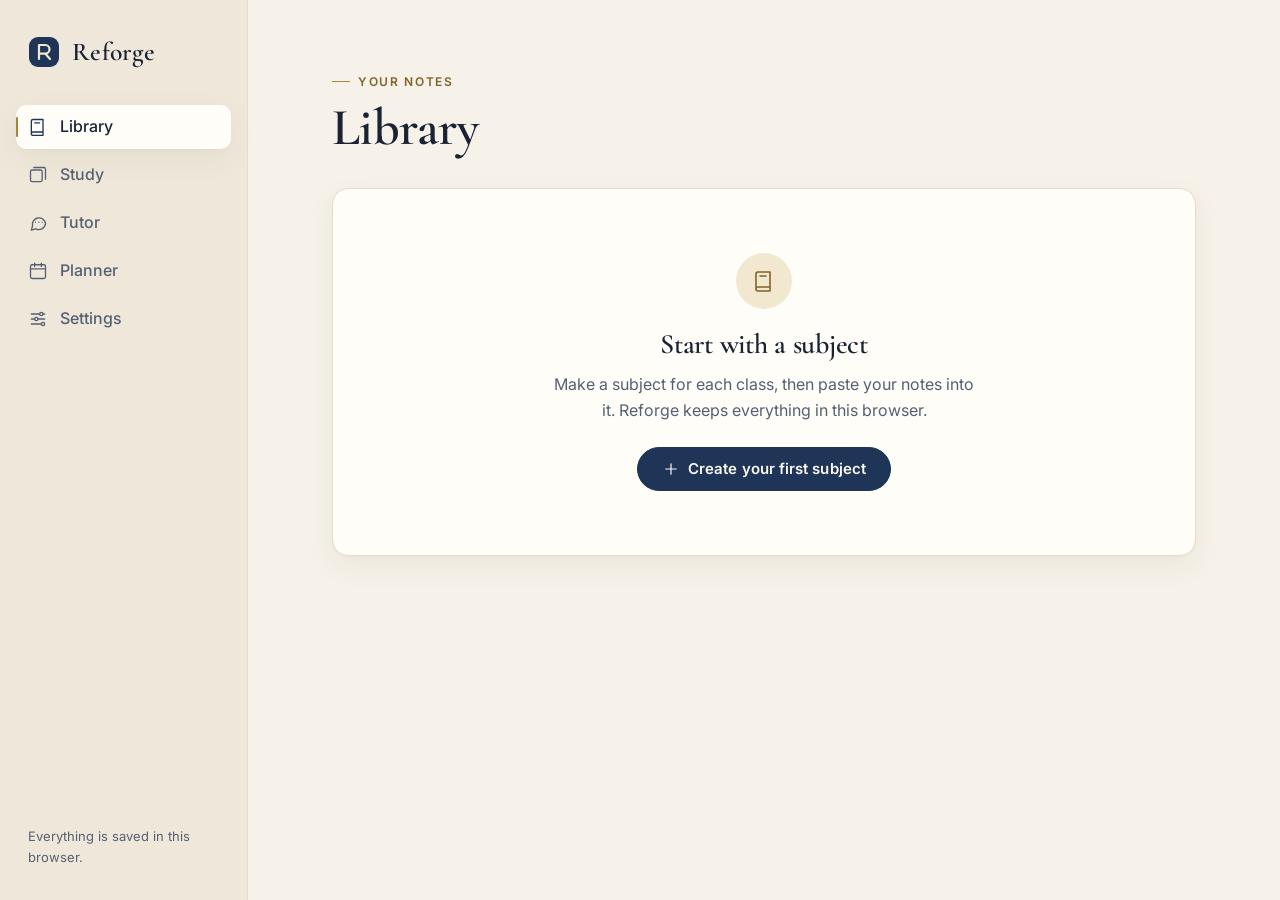
==== src/index.html @ 1ff4f994 "Build Reforge study app: notes to study sets, maths reference book, SM-2 flashcards, quizzes, tutor," ====
<!doctype html>
<html lang="en">
<head>
  <meta charset="utf-8">
  <meta name="viewport" content="width=device-width, initial-scale=1, viewport-fit=cover">
  <title>Reforge — turn your notes into revision</title>
  <meta name="description" content="Paste your class notes and Reforge turns them into clean notes, flashcards, quizzes and a maths reference book. Free, private, and saved in your browser.">
  <meta name="theme-color" content="#f6f2e9">
  <meta property="og:type" content="website">
  <meta property="og:title" content="Reforge — turn your notes into revision">
  <meta property="og:description" content="Paste your class notes and get clean notes, flashcards, quizzes and a maths reference book. Free and private.">
  <meta name="twitter:card" content="summary">
  <link rel="icon" href="icon.svg" type="image/svg+xml">
  <link rel="preconnect" href="https://fonts.googleapis.com">
  <link rel="preconnect" href="https://fonts.gstatic.com" crossorigin>
  <link rel="stylesheet" href="https://fonts.googleapis.com/css2?family=Cormorant+Garamond:wght@500;600&family=Inter:wght@400;500;600&display=swap">
  <link rel="stylesheet" href="styles.css">
  <link rel="stylesheet" href="motion.css">
</head>
<body>
  <a class="skip-link" href="#view">Skip to content</a>

  <div class="app">
    <aside class="sidebar" aria-label="Main">
      <a class="brand" href="#/library" aria-label="Reforge home">
        <svg class="brand-mark" viewBox="0 0 32 32" aria-hidden="true"><rect x="1" y="1" width="30" height="30" rx="9"/><path d="M11 23V9h6.2a4.3 4.3 0 0 1 0 8.6H11m6.2 0L22 23"/></svg>
        <span class="brand-name">Reforge</span>
      </a>
      <nav class="nav" data-nav></nav>
      <div class="sidebar-foot">
        <span class="progress-badge" data-progress hidden></span>
        <p>Everything is saved in this browser.</p>
      </div>
    </aside>

    <header class="topbar">
      <a class="brand" href="#/library" aria-label="Reforge home">
        <svg class="brand-mark" viewBox="0 0 32 32" aria-hidden="true"><rect x="1" y="1" width="30" height="30" rx="9"/><path d="M11 23V9h6.2a4.3 4.3 0 0 1 0 8.6H11m6.2 0L22 23"/></svg>
        <span class="brand-name">Reforge</span>
      </a>
      <span class="progress-badge" data-progress hidden></span>
    </header>

    <main id="view" class="view" tabindex="-1"></main>

    <nav class="tabbar" aria-label="Main" data-nav></nav>
  </div>

  <dialog class="sheet" id="sheet" aria-labelledby="sheet-title"></dialog>
  <div class="toast-region" role="status" aria-live="polite"></div>

  <script src="motion.js"></script>
  <script src="core.js"></script>
  <script src="db.js"></script>
  <script src="gemini.js"></script>
  <script src="srs.js"></script>
  <script src="ai.js"></script>
  <script src="diagrams.js"></script>
  <script src="upload.js"></script>
  <script src="library.js"></script>
  <script src="study.js"></script>
  <script src="tutor.js"></script>
  <script src="planner.js"></script>
  <script src="settings.js"></script>
  <script src="app.js"></script>
</body>
</html>
---- src/styles.css ----
/* Reforge styles.
   Light, luxurious and easy on the eyes for long sessions:
   warm ivory paper, ink-navy text, deep navy actions, antique gold highlights.
   Every colour, size and radius comes from the variables below. */

:root {
  /* Lookbook variables */
  --bg: #f6f2e9;
  --surface: #fffdf8;
  --text: #1a2233;
  --text-muted: #566072;
  --accent: #1f3557;
  --accent-contrast: #fbf8f1;
  --border: #e5dccb;
  --radius: 16px;
  --shadow: 0 1px 2px rgba(70, 52, 22, 0.04), 0 10px 30px rgba(70, 52, 22, 0.06);
  --section-space: 48px;
  --font-display: "Cormorant Garamond", "Iowan Old Style", Georgia, serif;
  --font-body: "Inter", system-ui, -apple-system, sans-serif;

  /* Extended palette */
  --bg-deep: #efe8da;
  --surface-sunken: #f4efe4;
  --glass: rgba(251, 248, 241, 0.72);
  --text-faint: #626979;
  --accent-hover: #162843;
  --accent-soft: #e6ebf2;
  --gold: #a8833c;
  --gold-text: #82632a;
  --gold-soft: #f2e7cf;
  --gold-wash: #faf3e3;
  --gold-deep: #7a5b22;
  --gold-deeper: #684c1a;
  --border-strong: #d5c9b1;
  --focus: #3a6ea5;
  --danger: #9b2c2c;
  --danger-soft: #f7e6e2;
  --danger-line: #e2b9b2;
  --success: #2f6b4f;
  --success-soft: #e3efe7;
  --mark: #f3e2b3;
  --scrim: rgba(26, 34, 51, 0.32);
  --hairline: rgba(0, 0, 0, 0.06);
  --on-accent-tint: rgba(255, 255, 255, 0.12);
  --paper: #ffffff;
  --shadow-lift: 0 1px 2px rgba(70, 52, 22, 0.05), 0 18px 40px rgba(70, 52, 22, 0.1);
  --shadow-sheet: 0 30px 80px rgba(26, 34, 51, 0.22);
  --shadow-toast: 0 12px 30px rgba(26, 34, 51, 0.25);
  --shadow-tab: 0 1px 3px rgba(70, 52, 22, 0.1);

  /* Subject colours: muted, distinct, all readable on ivory */
  --subject-navy: #2c4a7a;
  --subject-sage: #557359;
  --subject-burgundy: #8a3a45;
  --subject-ochre: #9c7024;
  --subject-teal: #2d6a6e;
  --subject-plum: #67497a;
  --subject-slate: #556072;
  --subject-terracotta: #a65a3a;

  /* Spacing scale */
  --space-1: 4px;
  --space-2: 8px;
  --space-3: 12px;
  --space-4: 16px;
  --space-5: 24px;
  --space-6: 32px;
  --space-7: 48px;
  --space-8: 64px;

  --radius-sm: 10px;
  --radius-pill: 999px;
  --ease: cubic-bezier(0.2, 0.7, 0.2, 1);
  --dur: 240ms;
  --sidebar-w: 248px;
  --tabbar-h: 64px;
  --content-max: 960px;
}

/* Base */
*, *::before, *::after { box-sizing: border-box; }
html { -webkit-text-size-adjust: 100%; scroll-padding-top: 80px; }
body {
  margin: 0;
  background: var(--bg);
  color: var(--text);
  font-family: var(--font-body);
  font-size: 16px;
  line-height: 1.6;
  -webkit-font-smoothing: antialiased;
  text-rendering: optimizeLegibility;
  overflow-x: hidden;
}
h1, h2, h3, p { margin: 0; }
h1, h2 {
  font-family: var(--font-display);
  font-weight: 600;
  letter-spacing: -0.01em;
  line-height: 1.1;
}
h1 { font-size: clamp(2.25rem, 1.6rem + 2.6vw, 3.25rem); }
h2 { font-size: clamp(1.6rem, 1.3rem + 1.2vw, 2rem); }
h3 { font-size: 1.0625rem; font-weight: 600; line-height: 1.35; }
a { color: var(--accent); text-underline-offset: 3px; }
a:hover { color: var(--accent-hover); }
button, input, textarea, select { font: inherit; color: inherit; }
svg { flex-shrink: 0; }
:focus-visible { outline: 2px solid var(--focus); outline-offset: 2px; border-radius: 6px; }
::selection { background: var(--mark); }
.visually-hidden {
  position: absolute; width: 1px; height: 1px; padding: 0; margin: -1px;
  overflow: hidden; clip: rect(0 0 0 0); white-space: nowrap; border: 0;
}
.skip-link {
  position: absolute; left: var(--space-4); top: -60px; z-index: 100;
  background: var(--accent); color: var(--accent-contrast);
  padding: var(--space-2) var(--space-4); border-radius: var(--radius-sm);
}
.skip-link:focus { top: var(--space-4); color: var(--accent-contrast); }

/* App frame */
.app { min-height: 100vh; min-height: 100dvh; }

.brand {
  display: inline-flex; align-items: center; gap: var(--space-3);
  text-decoration: none; color: var(--text);
}
.brand-mark { width: 32px; height: 32px; }
.brand-mark rect { fill: var(--accent); }
.brand-mark path { fill: none; stroke: var(--gold-soft); stroke-width: 2.2; stroke-linecap: round; stroke-linejoin: round; }
.brand-name { font-family: var(--font-display); font-size: 1.6rem; font-weight: 600; letter-spacing: 0.01em; }

.sidebar { display: none; }

.topbar {
  position: sticky; top: 0; z-index: 20;
  display: flex; align-items: center;
  padding: calc(var(--space-3) + env(safe-area-inset-top)) var(--space-4) var(--space-3);
  background: var(--glass);
  -webkit-backdrop-filter: saturate(1.4) blur(18px);
  backdrop-filter: saturate(1.4) blur(18px);
  border-bottom: 1px solid var(--border);
}

.view {
  max-width: var(--content-max);
  margin: 0 auto;
  padding: var(--space-6) var(--space-4) calc(var(--tabbar-h) + var(--space-7) + env(safe-area-inset-bottom));
  outline: none;
}

/* Bottom tab bar (phones) */
.tabbar {
  position: fixed; left: 0; right: 0; bottom: 0; z-index: 30;
  display: grid; grid-template-columns: repeat(5, 1fr);
  height: calc(var(--tabbar-h) + env(safe-area-inset-bottom));
  padding-bottom: env(safe-area-inset-bottom);
  background: var(--glass);
  -webkit-backdrop-filter: saturate(1.4) blur(18px);
  backdrop-filter: saturate(1.4) blur(18px);
  border-top: 1px solid var(--border);
}
.tabbar a {
  display: flex; flex-direction: column; align-items: center; justify-content: center; gap: 3px;
  min-height: 44px;
  font-size: 0.75rem; font-weight: 500; text-decoration: none;
  color: var(--text-muted);
  transition: color var(--dur) var(--ease);
}
.tabbar a svg { width: 22px; height: 22px; }
.tabbar a[aria-current="page"] { color: var(--accent); }
.tabbar a[aria-current="page"] svg { stroke-width: 2; }

/* Icons */
.icon { width: 20px; height: 20px; fill: none; stroke: currentColor; stroke-width: 1.6; stroke-linecap: round; stroke-linejoin: round; }

/* Desktop: sidebar */
@media (min-width: 900px) {
  .topbar, .tabbar { display: none; }
  .sidebar {
    position: fixed; inset: 0 auto 0 0; z-index: 20;
    width: var(--sidebar-w);
    display: flex; flex-direction: column; gap: var(--space-6);
    padding: var(--space-6) var(--space-4);
    background: var(--bg-deep);
    border-right: 1px solid var(--border);
  }
  .sidebar .brand { padding: 0 var(--space-3); }
  .nav { display: flex; flex-direction: column; gap: var(--space-1); }
  .nav a {
    position: relative;
    display: flex; align-items: center; gap: var(--space-3);
    min-height: 44px; padding: 0 var(--space-3);
    border-radius: var(--radius-sm);
    color: var(--text-muted); text-decoration: none; font-weight: 500;
    transition: background-color var(--dur) var(--ease), color var(--dur) var(--ease);
  }
  .nav a:hover { background: var(--surface-sunken); color: var(--text); }
  .nav a[aria-current="page"] { background: var(--surface); color: var(--text); box-shadow: var(--shadow); }
  .nav a[aria-current="page"]::before {
    content: ""; position: absolute; left: 0; top: 12px; bottom: 12px; width: 2px;
    border-radius: 2px; background: var(--gold);
  }
  .nav a[aria-current="page"] .icon { color: var(--accent); }
    .sidebar-foot { margin-top: auto; padding: 0 var(--space-3); font-size: 0.8125rem; color: var(--text-muted); }
  .view {
    margin-left: calc(var(--sidebar-w) + max(0px, (100vw - var(--sidebar-w) - var(--content-max)) / 2));
    padding: var(--space-8) var(--space-7) var(--space-8);
  }
}

/* Page header */
.page-head { display: flex; flex-wrap: wrap; align-items: flex-end; justify-content: space-between; gap: var(--space-4); margin-bottom: var(--space-6); }
.page-head .eyebrow { margin-bottom: var(--space-2); }
.page-head p.lead { margin-top: var(--space-2); color: var(--text-muted); max-width: 52ch; }
.eyebrow {
  display: inline-flex; align-items: center; gap: var(--space-2);
  font-size: 0.75rem; font-weight: 600; letter-spacing: 0.14em; text-transform: uppercase;
  color: var(--gold-text);
}
.eyebrow::before { content: ""; width: 18px; height: 1px; background: var(--gold); }
.head-actions { display: flex; flex-wrap: wrap; gap: var(--space-2); }

.back {
  display: inline-flex; align-items: center; gap: var(--space-1);
  min-height: 44px; margin: calc(var(--space-3) * -1) 0 var(--space-2) calc(var(--space-2) * -1);
  padding: 0 var(--space-2);
  color: var(--text-muted); text-decoration: none; font-size: 0.9375rem; font-weight: 500;
}
.back:hover { color: var(--text); }
.back .icon { width: 18px; height: 18px; }

.section { margin-top: var(--section-space); }
.section-head { display: flex; align-items: baseline; justify-content: space-between; gap: var(--space-4); margin-bottom: var(--space-4); }
.section-head h2 { font-size: 1.6rem; }
.count { color: var(--text-muted); font-size: 0.875rem; font-variant-numeric: tabular-nums; }

/* Buttons */
.btn {
  display: inline-flex; align-items: center; justify-content: center; gap: var(--space-2);
  min-height: 44px; padding: 0 var(--space-5);
  border: 1px solid transparent; border-radius: var(--radius-pill);
  font-size: 0.9375rem; font-weight: 600; letter-spacing: 0.005em;
  text-decoration: none; white-space: nowrap; cursor: pointer;
  background: var(--surface); color: var(--text); border-color: var(--border-strong);
}
.btn:hover { background: var(--surface-sunken); color: var(--text); }
.btn .icon { width: 18px; height: 18px; }
.btn-primary { background: var(--accent); color: var(--accent-contrast); border-color: var(--accent); }
.btn-primary:hover { background: var(--accent-hover); color: var(--accent-contrast); }
.btn-quiet { background: transparent; border-color: transparent; color: var(--text-muted); padding: 0 var(--space-3); }
.btn-quiet:hover { background: var(--surface-sunken); }
.btn-danger { background: var(--danger); color: var(--accent-contrast); border-color: var(--danger); }
.btn-danger:hover { background: var(--danger); filter: brightness(0.92); color: var(--accent-contrast); }
.btn-icon { width: 44px; padding: 0; }
.btn[disabled] { opacity: 0.5; cursor: not-allowed; transform: none; }

/* Fields */
.field { display: grid; gap: var(--space-2); }
.field + .field { margin-top: var(--space-5); }
.label { font-size: 0.875rem; font-weight: 600; }
.hint { font-size: 0.875rem; color: var(--text-muted); }
.input, .textarea, .select {
  width: 100%; min-height: 48px;
  padding: var(--space-3) var(--space-4);
  background: var(--surface);
  border: 1px solid var(--border-strong);
  border-radius: var(--radius-sm);
  font-size: 1rem;
  transition: border-color var(--dur) var(--ease), box-shadow var(--dur) var(--ease);
}
.input::placeholder, .textarea::placeholder { color: var(--text-faint); }
.input:focus, .textarea:focus, .select:focus { outline: none; border-color: var(--focus); box-shadow: 0 0 0 3px var(--accent-soft); }
.textarea { resize: vertical; line-height: 1.65; }
.select {
  appearance: none; -webkit-appearance: none; cursor: pointer;
  padding-right: var(--space-7);
  background-image: linear-gradient(45deg, transparent 50%, var(--text-muted) 50%), linear-gradient(135deg, var(--text-muted) 50%, transparent 50%);
  background-position: calc(100% - 22px) 50%, calc(100% - 16px) 50%;
  background-size: 6px 6px; background-repeat: no-repeat;
}
.input-row { display: flex; gap: var(--space-2); }
.input-row .input { flex: 1; min-width: 0; }

/* Search */
.search { position: relative; margin-bottom: var(--space-6); }
.search .icon { position: absolute; left: var(--space-4); top: 50%; transform: translateY(-50%); color: var(--text-muted); pointer-events: none; }
.search .input { padding-left: calc(var(--space-4) + 28px); border-radius: var(--radius-pill); background: var(--surface); }

/* Cards */
.card {
  background: var(--surface);
  border: 1px solid var(--border);
  border-radius: var(--radius);
  box-shadow: var(--shadow);
}
.panel { padding: var(--space-5); }
@media (min-width: 600px) { .panel { padding: var(--space-6); } }
.panel + .panel { margin-top: var(--space-5); }
.panel-head { margin-bottom: var(--space-5); }
.panel-head h2 { font-size: 1.6rem; }
.panel-head p { margin-top: var(--space-1); color: var(--text-muted); font-size: 0.9375rem; }

.subject-grid { display: grid; grid-template-columns: repeat(auto-fill, minmax(220px, 1fr)); gap: var(--space-4); }
.subject-card {
  position: relative; display: flex; flex-direction: column; justify-content: space-between; gap: var(--space-6);
  min-height: 148px; padding: var(--space-5);
  color: var(--text); text-decoration: none; overflow: hidden;
}
.subject-card::before {
  content: ""; position: absolute; inset: 0 0 auto 0; height: 4px; background: var(--subject, var(--accent));
}
.subject-card:hover { color: var(--text); box-shadow: var(--shadow-lift); }
.subject-card h3 { font-family: var(--font-display); font-size: 1.75rem; font-weight: 600; line-height: 1.1; overflow-wrap: anywhere; }
.subject-meta { display: flex; align-items: center; justify-content: space-between; gap: var(--space-3); color: var(--text-muted); font-size: 0.875rem; }
.dot { width: 10px; height: 10px; border-radius: 50%; background: var(--subject, var(--accent)); flex-shrink: 0; }
.subject-card .arrow { color: var(--text-faint); transition: transform var(--dur) var(--ease), color var(--dur) var(--ease); }
.subject-card:hover .arrow { color: var(--accent); transform: translateX(3px); }

.add-card {
  display: flex; flex-direction: column; align-items: center; justify-content: center; gap: var(--space-2);
  min-height: 148px; padding: var(--space-5);
  border: 1px dashed var(--border-strong); border-radius: var(--radius);
  background: transparent; color: var(--text-muted); cursor: pointer; font-weight: 500;
  transition: border-color var(--dur) var(--ease), color var(--dur) var(--ease), background-color var(--dur) var(--ease);
}
.add-card:hover { border-color: var(--gold); color: var(--text); background: var(--surface); }

/* Note list */
.note-list { list-style: none; margin: 0; padding: 0; overflow: hidden; }
.note-list li + li { border-top: 1px solid var(--border); }
.note-row {
  display: grid; grid-template-columns: 1fr auto; align-items: center; gap: var(--space-4);
  padding: var(--space-4) var(--space-5);
  color: var(--text); text-decoration: none;
  transition: background-color var(--dur) var(--ease);
}
.note-row:hover { background: var(--surface-sunken); color: var(--text); }
.note-row h3 { overflow-wrap: anywhere; }
.note-row p { margin-top: var(--space-1); color: var(--text-muted); font-size: 0.875rem; overflow: hidden; display: -webkit-box; -webkit-line-clamp: 2; -webkit-box-orient: vertical; overflow-wrap: anywhere; }
.note-row .when { color: var(--text-muted); font-size: 0.8125rem; white-space: nowrap; font-variant-numeric: tabular-nums; }
.note-row .tag { display: inline-flex; align-items: center; gap: var(--space-2); margin-bottom: var(--space-1); font-size: 0.75rem; font-weight: 600; color: var(--text-muted); }
.note-row .tag .dot { width: 8px; height: 8px; }
mark { background: var(--mark); color: inherit; border-radius: 3px; padding: 0 2px; }

/* Note editor */
.note-title {
  width: 100%; padding: 0; border: 0; background: transparent;
  font-family: var(--font-display); font-size: clamp(2rem, 1.5rem + 2vw, 2.75rem); font-weight: 600; line-height: 1.15;
  letter-spacing: -0.01em;
}
.note-title:focus { outline: none; }
.note-title::placeholder { color: var(--text-faint); }
.note-bar { display: flex; flex-wrap: wrap; align-items: center; justify-content: space-between; gap: var(--space-3); margin: var(--space-3) 0 var(--space-5); color: var(--text-muted); font-size: 0.875rem; }
.note-bar .subject-tag { display: inline-flex; align-items: center; gap: var(--space-2); font-weight: 600; color: var(--text); }
.save-state { display: inline-flex; align-items: center; gap: var(--space-2); }
.save-state::before { content: ""; width: 6px; height: 6px; border-radius: 50%; background: var(--success); }
.save-state[data-state="saving"]::before { background: var(--gold); }
.source-text {
  min-height: 52vh; padding: var(--space-5);
  border-radius: var(--radius); border-color: var(--border);
  font-size: 1.0625rem; line-height: 1.75;
}
@media (min-width: 600px) { .source-text { padding: var(--space-6); } }

/* Empty states */
.empty {
  display: grid; justify-items: center; gap: var(--space-3);
  padding: var(--space-8) var(--space-5);
  text-align: center;
}
.empty-mark {
  display: grid; place-items: center; width: 56px; height: 56px; margin-bottom: var(--space-2);
  border-radius: 50%; background: var(--gold-soft); color: var(--gold-text);
}
.empty-mark .icon { width: 24px; height: 24px; }
.empty h2 { font-size: 1.75rem; }
.empty p { max-width: 42ch; color: var(--text-muted); }
.empty .btn { margin-top: var(--space-3); }

/* Settings */
.status-line { display: flex; align-items: flex-start; gap: var(--space-2); margin-top: var(--space-3); font-size: 0.9375rem; }
.status-line[hidden] { display: none; }
.status-line[data-tone="ok"] { color: var(--success); }
.status-line[data-tone="error"] { color: var(--danger); }
.status-line[data-tone="busy"] { color: var(--text-muted); }
.status-line .icon { width: 18px; height: 18px; margin-top: 3px; }
.key-actions { display: flex; flex-wrap: wrap; gap: var(--space-2); margin-top: var(--space-4); }
.model-options { display: grid; gap: var(--space-2); }
.radio-card {
  display: flex; align-items: flex-start; gap: var(--space-3);
  padding: var(--space-4); border: 1px solid var(--border-strong); border-radius: var(--radius-sm);
  cursor: pointer; transition: border-color var(--dur) var(--ease), background-color var(--dur) var(--ease);
}
.radio-card:hover { background: var(--surface-sunken); }
.radio-card:has(input:checked) { border-color: var(--accent); background: var(--accent-soft); }
.radio-card input { margin-top: 5px; accent-color: var(--accent); width: 16px; height: 16px; }
.radio-card strong { display: block; font-weight: 600; }
.radio-card span { display: block; font-size: 0.875rem; color: var(--text-muted); }
.stats { display: grid; grid-template-columns: repeat(2, 1fr); gap: var(--space-4); }
.stat { padding: var(--space-4); border-radius: var(--radius-sm); background: var(--surface-sunken); }
.stat strong { display: block; font-family: var(--font-display); font-size: 2rem; font-weight: 600; line-height: 1.1; font-variant-numeric: tabular-nums; }
.stat span { font-size: 0.875rem; color: var(--text-muted); }

/* Sheet (dialog) */
.sheet {
  width: min(560px, calc(100vw - 2 * var(--space-4)));
  max-height: calc(100dvh - 2 * var(--space-6));
  margin: auto; padding: 0;
  border: 1px solid var(--border); border-radius: var(--radius);
  background: var(--surface); color: var(--text);
  box-shadow: var(--shadow-sheet);
}
.sheet::backdrop { background: var(--scrim); -webkit-backdrop-filter: blur(4px); backdrop-filter: blur(4px); }
.sheet form { display: flex; flex-direction: column; max-height: inherit; }
.sheet-body { padding: var(--space-6) var(--space-5) var(--space-5); overflow-y: auto; }
@media (min-width: 600px) { .sheet-body { padding: var(--space-6); } }
.sheet-body h2 { margin-bottom: var(--space-2); }
.sheet-body > p { color: var(--text-muted); margin-bottom: var(--space-5); }
.sheet-foot {
  display: flex; justify-content: flex-end; flex-wrap: wrap; gap: var(--space-2);
  padding: var(--space-4) var(--space-5);
  border-top: 1px solid var(--border); background: var(--surface-sunken);
  border-radius: 0 0 var(--radius) var(--radius);
}
.sheet .textarea { min-height: 220px; }
@media (max-width: 599px) {
  .sheet { width: 100vw; max-width: 100vw; margin: auto 0 0; border-radius: var(--radius) var(--radius) 0 0; border-bottom: 0; max-height: 92dvh; }
  .sheet-foot { border-radius: 0; padding-bottom: calc(var(--space-4) + env(safe-area-inset-bottom)); }
  .sheet-foot .btn { flex: 1; }
}

.swatches { display: flex; flex-wrap: wrap; gap: var(--space-3); border: 0; margin: 0; padding: 0; }
.swatch { position: relative; }
.swatch input { position: absolute; opacity: 0; inset: 0; margin: 0; cursor: pointer; }
.swatch span {
  display: block; width: 40px; height: 40px; border-radius: 50%;
  background: var(--subject); box-shadow: inset 0 0 0 1px var(--hairline);
  transition: transform var(--dur) var(--ease), box-shadow var(--dur) var(--ease);
}
.swatch input:checked + span { box-shadow: 0 0 0 2px var(--surface), 0 0 0 4px var(--subject); }
.swatch input:focus-visible + span { outline: 2px solid var(--focus); outline-offset: 5px; }

/* Toasts */
.toast-region {
  position: fixed; left: 50%; transform: translateX(-50%); z-index: 60;
  bottom: calc(var(--tabbar-h) + var(--space-4) + env(safe-area-inset-bottom));
  display: grid; gap: var(--space-2); width: min(420px, calc(100vw - 2 * var(--space-4)));
  pointer-events: none;
}
@media (min-width: 900px) { .toast-region { bottom: var(--space-6); left: calc(50% + var(--sidebar-w) / 2); } }
.toast {
  padding: var(--space-3) var(--space-5);
  border-radius: var(--radius-pill);
  background: var(--text); color: var(--accent-contrast);
  font-size: 0.9375rem; font-weight: 500; text-align: center;
  box-shadow: var(--shadow-toast);
  animation: toast-in var(--dur) var(--ease) both;
}
.toast.leaving { animation: toast-out 200ms var(--ease) both; }
@keyframes toast-in { from { opacity: 0; transform: translateY(8px); } }
@keyframes toast-out { to { opacity: 0; transform: translateY(8px); } }

/* Small screens */
@media (max-width: 520px) {
  .page-head { align-items: stretch; }
  .head-actions { width: 100%; }
  .head-actions .btn-primary { flex: 1; }
  .subject-grid { grid-template-columns: 1fr 1fr; gap: var(--space-3); }
  .subject-card, .add-card { min-height: 128px; padding: var(--space-4); }
  .subject-card h3 { font-size: 1.4rem; }
  .note-row { padding: var(--space-4); }
  .stats { grid-template-columns: 1fr 1fr; }
}

/* ===================================================================
   Stage 2+ components
   =================================================================== */

/* Small additions to base pieces */
.btn-small { min-height: 36px; padding: 0 var(--space-4); font-size: 0.875rem; }
.btn-small.btn-icon { width: 36px; }
.btn-wide { width: 100%; }
.btn-gold { background: var(--gold-deep); border-color: var(--gold-deep); color: var(--accent-contrast); }
.btn-gold:hover { background: var(--gold-deeper); color: var(--accent-contrast); }
.btn[aria-disabled="true"] { opacity: 0.5; pointer-events: none; }
kbd {
  display: inline-grid; place-items: center; min-width: 22px; height: 22px; padding: 0 5px;
  border: 1px solid currentColor; border-radius: 6px; opacity: 0.6;
  font-family: var(--font-body); font-size: 0.6875rem; font-weight: 600;
}
code { font-family: ui-monospace, "SF Mono", Menlo, monospace; font-size: 0.92em; }
.chip {
  display: inline-flex; align-items: center; gap: var(--space-1);
  padding: 2px 10px; border-radius: var(--radius-pill);
  background: var(--surface-sunken); border: 1px solid var(--border);
  font-size: 0.75rem; font-weight: 600; color: var(--text-muted);
}
.chip .icon { width: 14px; height: 14px; }
.gold-text { color: var(--gold-text); }
.ok-text { color: var(--success); font-weight: 600; }
.bad-text { color: var(--danger); font-weight: 600; }
.link-btn { padding: 0; border: 0; background: none; color: var(--accent); text-decoration: underline; text-underline-offset: 3px; cursor: pointer; }
.textarea-short { min-height: 96px !important; }
.label-row { display: flex; align-items: center; justify-content: space-between; gap: var(--space-2); }
.upload-btn { cursor: pointer; }
.upload-btn:focus-within { outline: 2px solid var(--focus); outline-offset: 2px; }
label.btn:focus-within { outline: 2px solid var(--focus); outline-offset: 2px; }
.check-row {
  display: flex; gap: var(--space-3); align-items: flex-start; margin-top: var(--space-5);
  padding: var(--space-4); border: 1px solid var(--border); border-radius: var(--radius-sm); background: var(--surface-sunken); cursor: pointer;
}
.check-row input { margin-top: 4px; width: 18px; height: 18px; accent-color: var(--accent); flex-shrink: 0; }
.check-row strong { display: block; font-size: 0.9375rem; }
.check-row span span { display: block; font-size: 0.875rem; color: var(--text-muted); }
.sheet-wide { width: min(720px, calc(100vw - 2 * var(--space-4))); }
.sheet-foot-left { margin-right: auto; }
.model-options { border: 0; margin: 0; padding: 0; }
.stats { grid-template-columns: repeat(3, 1fr); }
.spinner {
  display: inline-block; width: 14px; height: 14px; flex-shrink: 0; margin-top: 4px;
  border: 2px solid var(--border-strong); border-top-color: var(--accent); border-radius: 50%;
  animation: spin 0.8s linear infinite;
}
@keyframes spin { to { transform: rotate(360deg); } }

/* Progress bars */
.bar { height: 6px; border-radius: var(--radius-pill); background: var(--surface-sunken); overflow: hidden; }
.bar > span { display: block; height: 100%; border-radius: inherit; background: var(--accent); transition: width 300ms var(--ease); }
.bar-gold > span { background: var(--gold); }
.bar-live > span { background: linear-gradient(90deg, var(--accent) 0%, var(--focus) 50%, var(--accent) 100%); background-size: 200% 100%; animation: shimmer 1.4s linear infinite; }

/* Loading skeleton */
.skeleton { display: grid; gap: var(--space-3); }
.skeleton span {
  display: block; height: 12px; border-radius: var(--radius-pill);
  background: linear-gradient(90deg, var(--surface-sunken) 0%, var(--bg-deep) 50%, var(--surface-sunken) 100%);
  background-size: 200% 100%; animation: shimmer 1.4s ease-in-out infinite;
}
@keyframes shimmer { from { background-position: 200% 0; } to { background-position: -200% 0; } }
.loading-note { margin-top: var(--space-4); }

/* Library extras */
.due-pill { color: var(--gold-text); font-weight: 600; }
.quick-row { display: grid; grid-template-columns: repeat(auto-fit, minmax(150px, 1fr)); gap: var(--space-3); margin-bottom: var(--space-5); }
.quick {
  display: flex; align-items: center; gap: var(--space-3); min-height: 56px; padding: var(--space-3) var(--space-4);
  border: 1px solid var(--border); border-radius: var(--radius-sm); background: var(--surface);
  color: var(--text); text-decoration: none; font-size: 0.9375rem; font-weight: 500;
  transition: border-color var(--dur) var(--ease), background-color var(--dur) var(--ease);
}
.quick:hover { border-color: var(--gold); color: var(--text); }
.quick .icon { color: var(--accent); }
.note-row .when { display: flex; align-items: center; gap: var(--space-3); }
.ready { display: inline-flex; align-items: center; gap: 4px; color: var(--success); font-weight: 600; }
.ready .icon { width: 14px; height: 14px; }

/* Generate panel */
.gen-panel { padding: var(--space-5); margin-bottom: var(--space-5); }
.gen-intro { display: flex; flex-wrap: wrap; align-items: center; justify-content: space-between; gap: var(--space-4); border-color: var(--gold-soft); background: linear-gradient(180deg, var(--surface) 0%, var(--gold-wash) 100%); }
.gen-intro h2, .gen-head h2 { font-size: 1.5rem; }
.gen-intro p { margin-top: var(--space-1); color: var(--text-muted); max-width: 54ch; font-size: 0.9375rem; }
.gen-head { display: flex; align-items: center; justify-content: space-between; gap: var(--space-3); margin-bottom: var(--space-4); }
.gen-badge { display: inline-flex; align-items: center; gap: var(--space-2); font-size: 0.875rem; font-weight: 600; color: var(--text-muted); }
.gen-badge .spinner { margin: 0; }
.gen-steps { list-style: none; margin: 0; padding: 0; display: grid; gap: var(--space-3); }
@media (min-width: 700px) { .gen-steps { grid-template-columns: 1fr 1fr; column-gap: var(--space-6); } }
.gen-step-head { display: flex; justify-content: space-between; gap: var(--space-3); margin-bottom: 6px; font-size: 0.875rem; }
.gen-name { display: inline-flex; align-items: center; gap: var(--space-2); font-weight: 600; }
.gen-name .icon { width: 16px; height: 16px; }
.gen-step[data-state="done"] .gen-name .icon { color: var(--success); }
.gen-step[data-state="error"] .gen-name .icon { color: var(--danger); }
.gen-dot { width: 8px; height: 8px; margin: 0 4px; border-radius: 50%; background: var(--border-strong); }
.gen-step[data-state="working"] .gen-dot { background: var(--accent); }
.gen-state { color: var(--text-muted); }
.gen-step[data-state="done"] .bar > span { background: var(--success); }
.gen-error { display: flex; align-items: center; justify-content: space-between; gap: var(--space-3); margin-top: var(--space-2); font-size: 0.8125rem; color: var(--danger); }
.gen-step[data-state="idle"] .gen-error { color: var(--text-muted); }

/* Tabs */
.tabs {
  display: flex; gap: var(--space-1); margin-bottom: var(--space-5); padding: 4px;
  overflow-x: auto; scrollbar-width: none;
  background: var(--surface-sunken); border: 1px solid var(--border); border-radius: var(--radius-pill);
}
.tabs::-webkit-scrollbar { display: none; }
.tabs button {
  flex: 0 0 auto; min-height: 40px; padding: 0 var(--space-4);
  border: 0; border-radius: var(--radius-pill); background: transparent; cursor: pointer;
  font-size: 0.875rem; font-weight: 600; color: var(--text-muted); white-space: nowrap;
  transition: background-color var(--dur) var(--ease), color var(--dur) var(--ease);
}
.tabs button:hover { color: var(--text); }
.tabs button[aria-selected="true"] { background: var(--surface); color: var(--text); box-shadow: var(--shadow-tab); }
.tabs button.is-empty { color: var(--text-faint); }

/* Clean notes */
.clean-notes section + section { margin-top: var(--space-6); }
.clean-notes h3, .summary h3 { font-family: var(--font-display); font-size: 1.5rem; font-weight: 600; margin-bottom: var(--space-3); }
.clean-notes ul, .summary ul { margin: 0; padding-left: 1.2em; display: grid; gap: var(--space-2); }
.clean-notes li::marker, .summary li::marker { color: var(--gold); }
.clean-notes strong, .summary strong { color: var(--accent); }
.formula-box {
  margin-bottom: var(--space-6); padding: var(--space-4) var(--space-5);
  border: 1px solid var(--gold-soft); border-left: 3px solid var(--gold); border-radius: var(--radius-sm); background: var(--gold-wash);
}
.formula-box h3 { font-family: var(--font-body) !important; font-size: 0.75rem !important; letter-spacing: 0.14em; text-transform: uppercase; color: var(--gold-text); margin-bottom: var(--space-3) !important; }
.formula-box ul { list-style: none; padding: 0 !important; }
.formula-box li { display: flex; flex-wrap: wrap; align-items: baseline; gap: var(--space-2) var(--space-3); }
.formula-box li span { font-size: 0.875rem; color: var(--text-muted); min-width: 120px; }
.formula-box code { font-size: 1rem; color: var(--text); overflow-wrap: anywhere; }
.terms dl { margin: 0; display: grid; gap: var(--space-3); }
.terms dl div { display: grid; gap: 2px; padding-bottom: var(--space-3); border-bottom: 1px solid var(--border); }
.terms dl div:last-child { border-bottom: 0; padding-bottom: 0; }
.terms dt { font-weight: 600; }
.terms dd { margin: 0; color: var(--text-muted); }
.summary li { font-size: 1.0625rem; }

/* Flashcard list */
.tab-actions { display: flex; flex-wrap: wrap; gap: var(--space-2); margin-bottom: var(--space-4); }
.card-list { list-style: none; margin: 0; padding: 0; display: grid; gap: var(--space-3); }
.flash-row { display: flex; align-items: flex-start; justify-content: space-between; gap: var(--space-3); padding: var(--space-4) var(--space-5); box-shadow: none; }
.flash-front { font-weight: 600; overflow-wrap: anywhere; }
.flash-back { margin-top: var(--space-1); color: var(--text-muted); font-size: 0.9375rem; overflow-wrap: anywhere; }
.row-actions { display: flex; align-items: center; gap: var(--space-1); flex-shrink: 0; }

.launch { display: flex; flex-wrap: wrap; align-items: center; justify-content: space-between; gap: var(--space-4); }
.launch h2 { font-size: 1.6rem; }
.launch p { color: var(--text-muted); margin-top: var(--space-1); }
.exam-preview { margin: var(--space-4) 0 0; padding-left: 1.4em; display: grid; gap: var(--space-3); }
.exam-preview li { padding-left: var(--space-1); }
.exam-preview li::marker { color: var(--gold-text); font-weight: 600; }
.exam-preview li > span:first-child { display: block; }
.marks { font-size: 0.8125rem; font-weight: 600; color: var(--gold-text); white-space: nowrap; }

/* Reference sheets */
.ref-sheet { padding: var(--space-5); }
.ref-sheet + .ref-sheet { margin-top: var(--space-5); }
@media (min-width: 600px) { .ref-sheet { padding: var(--space-6); } }
.ref-title { font-family: var(--font-display); font-size: 1.75rem; font-weight: 600; margin-bottom: var(--space-4); padding-bottom: var(--space-3); border-bottom: 1px solid var(--border); }
.ref-grid { display: grid; gap: var(--space-5); }
@media (min-width: 760px) { .ref-grid { grid-template-columns: minmax(0, 5fr) minmax(0, 6fr); align-items: start; } .ref-grid.no-diagram { grid-template-columns: 1fr; } }
.ref-figure { margin: 0; padding: var(--space-3); border: 1px solid var(--border); border-radius: var(--radius-sm); background: var(--surface); }
.ref-figure figcaption { margin-top: var(--space-2); font-size: 0.8125rem; color: var(--text-muted); text-align: center; }
.ref-body h4 { margin: var(--space-5) 0 var(--space-2); font-size: 0.75rem; letter-spacing: 0.14em; text-transform: uppercase; color: var(--gold-text); }
.ref-body h4:first-child { margin-top: 0; }
.ref-steps { margin: 0; padding-left: 1.3em; display: grid; gap: var(--space-2); }
.ref-steps li::marker { font-weight: 600; color: var(--accent); }
.ref-example { padding: var(--space-3) var(--space-4); border-radius: var(--radius-sm); background: var(--surface-sunken); font-variant-numeric: tabular-nums; }
.ref-problem { font-weight: 600; margin-bottom: var(--space-2); }
.ref-line { font-family: ui-monospace, "SF Mono", Menlo, monospace; font-size: 0.9375rem; overflow-wrap: anywhere; }
.ref-answer { margin-top: var(--space-2); padding-top: var(--space-2); border-top: 1px dashed var(--border-strong); font-weight: 600; color: var(--accent); }
.ref-cas { margin: 0; padding: 0; list-style: none; display: grid; gap: var(--space-2); counter-reset: cas; }
.ref-cas li { display: grid; gap: 4px; }
.ref-cas li span { font-size: 0.8125rem; color: var(--text-muted); }
.ref-cas kbd {
  display: block; height: auto; min-width: 0; padding: var(--space-2) var(--space-3); opacity: 1;
  border: 1px solid var(--border-strong); border-radius: var(--radius-sm); background: var(--surface);
  font-family: ui-monospace, "SF Mono", Menlo, monospace; font-size: 0.875rem; font-weight: 500; text-align: left; overflow-wrap: anywhere;
}
.ref-cas kbd.unsure { border-style: dashed; color: var(--gold-text); }

/* Diagrams */
.diagram { display: block; width: 100%; height: auto; font-family: var(--font-body); }
.d-grid { stroke: var(--border); stroke-width: 0.6; }
.d-axis { stroke: var(--text); stroke-width: 1.2; }
.d-arrowhead { fill: var(--text); }
.d-tick { font-size: 9px; fill: var(--text-muted); }
.d-axis-label { font-size: 11px; font-style: italic; fill: var(--text); }
.d-curve { fill: none; stroke: var(--accent); stroke-width: 2.2; stroke-linejoin: round; stroke-linecap: round; }
.d-curve-1 { stroke: var(--subject-burgundy); }
.d-curve-2 { stroke: var(--subject-sage); }
.d-point { fill: var(--gold); stroke: var(--surface); stroke-width: 1.5; }
.d-label { font-size: 11px; font-weight: 600; fill: var(--text); }
.d-halo { paint-order: stroke; stroke: var(--surface); stroke-width: 3px; stroke-linejoin: round; }
.d-shape { fill: var(--accent-soft); stroke: var(--accent); stroke-width: 2; stroke-linejoin: round; }
.d-thin { fill: none; stroke: var(--text-muted); stroke-width: 1.2; }

/* Study hub */
.due-hero {
  display: flex; flex-wrap: wrap; align-items: center; justify-content: space-between; gap: var(--space-5);
  padding: var(--space-5) var(--space-6);
  background: linear-gradient(135deg, var(--surface) 40%, var(--gold-wash) 100%); border-color: var(--gold-soft);
}
.due-hero > div { display: flex; align-items: center; gap: var(--space-5); }
.due-number { font-family: var(--font-display); font-size: 4rem; font-weight: 600; line-height: 1; color: var(--accent); font-variant-numeric: tabular-nums; }
.due-hero h2 { font-size: 1.6rem; }
.due-hero p { color: var(--text-muted); margin-top: var(--space-1); max-width: 40ch; }
.subject-study-list { list-style: none; margin: 0; padding: 0; display: grid; grid-template-columns: repeat(auto-fill, minmax(280px, 1fr)); gap: var(--space-4); }
.subject-study { padding: var(--space-5); border-top: 3px solid var(--subject); }
.ss-head { display: flex; align-items: center; justify-content: space-between; gap: var(--space-3); margin-bottom: var(--space-4); }
.ss-head h3 { display: flex; align-items: center; gap: var(--space-2); font-family: var(--font-display); font-size: 1.5rem; }
.spark { display: flex; align-items: flex-end; gap: 4px; height: 44px; }
.spark span { flex: 1; max-width: 18px; border-radius: 3px 3px 0 0; background: var(--subject); opacity: 0.75; }
.spark span.exam { opacity: 0.45; }
.ss-meta { margin-top: var(--space-2); font-size: 0.8125rem; color: var(--text-muted); }
.ss-actions { display: flex; flex-wrap: wrap; gap: var(--space-2); margin-top: var(--space-4); }

/* Sessions */
.session-head { align-items: center; margin-bottom: var(--space-4); }
.session-count { font-size: 0.9375rem; font-weight: 600; color: var(--text-muted); font-variant-numeric: tabular-nums; }
.session-bar { margin-bottom: var(--space-6); }

.flashcard { perspective: 1400px; cursor: pointer; outline: none; touch-action: pan-y; transition: transform 200ms var(--ease); }
.flashcard:focus-visible .face { outline: 2px solid var(--focus); outline-offset: 3px; }
.flashcard-inner { position: relative; min-height: 300px; transform-style: preserve-3d; transition: transform 500ms var(--ease); }
.flashcard.is-flipped .flashcard-inner { transform: rotateY(180deg); }
.face {
  position: absolute; inset: 0; display: flex; flex-direction: column; align-items: center; justify-content: center; gap: var(--space-4);
  padding: var(--space-6) var(--space-5); text-align: center;
  background: var(--surface); border: 1px solid var(--border); border-radius: var(--radius); box-shadow: var(--shadow);
  backface-visibility: hidden; -webkit-backface-visibility: hidden; overflow-wrap: anywhere;
}
.face p { font-size: clamp(1.125rem, 1rem + 0.8vw, 1.5rem); line-height: 1.45; max-width: 36ch; }
.face.back { transform: rotateY(180deg); background: linear-gradient(180deg, var(--surface) 0%, var(--gold-wash) 100%); }
.face-label { font-size: 0.75rem; font-weight: 600; letter-spacing: 0.14em; text-transform: uppercase; color: var(--gold-text); }
.review-controls { margin-top: var(--space-5); }
.ratings { display: grid; grid-template-columns: repeat(4, 1fr); gap: var(--space-2); }
.rating { flex-direction: column; gap: 2px; min-height: 64px; padding: var(--space-2); border-radius: var(--radius-sm); }
.rating strong { font-size: 0.9375rem; }
.rating span { font-size: 0.75rem; font-weight: 500; color: var(--text-muted); }
.rating kbd { display: none; }
.rating-again { border-color: var(--danger-line); }
.rating-again strong { color: var(--danger); }
.rating-good { border-color: var(--accent); }
.rating-easy strong { color: var(--success); }
.review-tools { display: flex; flex-wrap: wrap; align-items: center; justify-content: space-between; gap: var(--space-2); margin-top: var(--space-4); }
.show-touch { display: none; }
@media (hover: none) and (pointer: coarse) { .show-touch { display: inline; } .hide-touch { display: none; } }
@media (hover: hover) { .rating kbd { display: inline-grid; margin-top: 2px; } }
.finish .finish-actions, .result .finish-actions { display: flex; flex-wrap: wrap; justify-content: center; gap: var(--space-2); margin-top: var(--space-4); }
.result .finish-actions { justify-content: flex-start; margin-top: var(--space-6); }
.empty-mark.gold { background: var(--gold); color: var(--accent-contrast); }

.quiz-card .chip { margin-bottom: var(--space-3); }
.quiz-q { font-family: var(--font-body); font-size: clamp(1.125rem, 1rem + 0.6vw, 1.375rem); font-weight: 600; line-height: 1.45; letter-spacing: 0; margin-bottom: var(--space-5); overflow-wrap: anywhere; }
.options { display: grid; gap: var(--space-2); }
.option {
  display: flex; align-items: center; gap: var(--space-3); width: 100%; min-height: 56px; padding: var(--space-3) var(--space-4);
  border: 1px solid var(--border-strong); border-radius: var(--radius-sm); background: var(--surface);
  text-align: left; cursor: pointer; font-size: 1rem; overflow-wrap: anywhere;
  transition: border-color var(--dur) var(--ease), background-color var(--dur) var(--ease);
}
.option:hover:not(:disabled) { border-color: var(--accent); background: var(--accent-soft); }
.option:disabled { cursor: default; }
.option.is-correct { border-color: var(--success); background: var(--success-soft); }
.option.is-wrong { border-color: var(--danger); background: var(--danger-soft); }
.option kbd { flex-shrink: 0; }
#feedback > .btn { margin-top: var(--space-4); }
.feedback { margin-top: var(--space-5); padding: var(--space-4); border-radius: var(--radius-sm); background: var(--surface-sunken); border-left: 3px solid var(--border-strong); }
.feedback.ok { background: var(--success-soft); border-left-color: var(--success); }
.feedback.bad { background: var(--danger-soft); border-left-color: var(--danger); }
.feedback.mid { background: var(--gold-wash); border-left-color: var(--gold); }
.feedback strong { display: block; margin-bottom: var(--space-1); }
.feedback p + p { margin-top: var(--space-1); }
.m-label { font-weight: 600; }
.exam-meta { display: flex; justify-content: space-between; align-items: center; margin-bottom: var(--space-3); }
.exam-meta .chip { margin: 0; }
.quiz-card .textarea { min-height: 160px; }
.exam-actions { display: flex; flex-wrap: wrap; justify-content: flex-end; gap: var(--space-2); margin-top: var(--space-3); }
.model { margin-top: var(--space-3); border: 1px solid var(--border); border-radius: var(--radius-sm); }
.model summary { padding: var(--space-3) var(--space-4); cursor: pointer; font-weight: 600; min-height: 44px; }
.model > div { padding: 0 var(--space-4) var(--space-4); }
.model ul, .model ol, .msg-body ul, .msg-body ol { padding-left: 1.2em; margin: var(--space-2) 0; }
.model p + p, .msg-body p + p { margin-top: var(--space-2); }

.result-score { display: flex; flex-wrap: wrap; align-items: baseline; gap: var(--space-4); margin-bottom: var(--space-5); color: var(--text-muted); }
.result-score .big { font-family: var(--font-display); font-size: 4rem; font-weight: 600; line-height: 1; color: var(--text); font-variant-numeric: tabular-nums; }
.result-score small { font-size: 0.5em; color: var(--text-muted); }
.result h3 { font-size: 0.75rem; letter-spacing: 0.14em; text-transform: uppercase; color: var(--gold-text); margin-bottom: var(--space-3); }
.mistakes { list-style: none; margin: 0; padding: 0; display: grid; }
.mistakes li { padding: var(--space-3) 0; border-top: 1px solid var(--border); }
.m-q { font-weight: 600; overflow-wrap: anywhere; }
.m-a { display: flex; flex-wrap: wrap; gap: var(--space-1) var(--space-4); margin-top: var(--space-1); font-size: 0.9375rem; }
.m-e { margin-top: var(--space-1); font-size: 0.875rem; color: var(--text-muted); }

/* Tutor */
.tutor { display: grid; gap: var(--space-4); }
@media (min-width: 1100px) { .tutor { grid-template-columns: 280px minmax(0, 1fr); align-items: start; } .tutor-controls { position: sticky; top: var(--space-6); } }
.tutor-controls { padding: var(--space-4) var(--space-5); display: grid; gap: var(--space-4); box-shadow: none; }
.tutor-controls .field + .field { margin: 0; }
.note-picker summary { cursor: pointer; font-size: 0.875rem; color: var(--text-muted); min-height: 32px; display: flex; align-items: center; }
.note-picker summary::before { content: "▸"; margin-right: var(--space-2); font-size: 0.75rem; transition: transform var(--dur) var(--ease); }
.note-picker[open] summary::before { transform: rotate(90deg); }
#scope-label { margin-left: 0.3em; font-weight: 600; color: var(--text); }
#note-checks { display: grid; gap: var(--space-1); max-height: 200px; overflow-y: auto; padding: var(--space-2) 0 0; }
.check-line { display: flex; align-items: center; gap: var(--space-2); min-height: 36px; font-size: 0.9375rem; cursor: pointer; overflow-wrap: anywhere; }
.check-line input { width: 17px; height: 17px; accent-color: var(--accent); flex-shrink: 0; }
.modes { display: flex; flex-wrap: wrap; gap: var(--space-2); }
@media (min-width: 1100px) { .modes { flex-direction: column; } }
.mode {
  min-height: 40px; padding: 0 var(--space-4); border: 1px solid var(--border-strong); border-radius: var(--radius-pill);
  background: var(--surface); font-size: 0.875rem; font-weight: 600; color: var(--text-muted); cursor: pointer; text-align: left;
  transition: all var(--dur) var(--ease);
}
.mode:hover { color: var(--text); }
.mode[aria-checked="true"] { background: var(--accent); border-color: var(--accent); color: var(--accent-contrast); }
.chat { display: flex; flex-direction: column; height: calc(100dvh - 300px); min-height: 440px; overflow: hidden; }
@media (min-width: 900px) { .chat { height: calc(100dvh - 220px); } }
.messages { list-style: none; margin: 0; padding: var(--space-5); flex: 1; overflow-y: auto; display: flex; flex-direction: column; gap: var(--space-4); }
.msg { display: flex; }
.msg-user { justify-content: flex-end; }
.msg-body { max-width: min(88%, 640px); padding: var(--space-3) var(--space-4); border-radius: var(--radius); font-size: 0.9375rem; overflow-wrap: anywhere; }
.msg-user .msg-body { background: var(--accent); color: var(--accent-contrast); border-bottom-right-radius: 6px; }
.msg-user .chip { background: var(--on-accent-tint); border-color: transparent; color: inherit; margin-bottom: var(--space-1); }
.msg-tutor .msg-body { background: var(--surface-sunken); border: 1px solid var(--border); border-bottom-left-radius: 6px; }
.msg-tutor .msg-body h4 { margin: var(--space-2) 0 var(--space-1); font-size: 0.9375rem; }
.msg-tutor strong { color: var(--accent); }
.msg-tutor .skeleton { min-width: 220px; }
.not-in-notes { display: flex; align-items: center; gap: var(--space-2); margin-bottom: var(--space-2); font-size: 0.8125rem; font-weight: 600; color: var(--gold-text); }
.not-in-notes .icon { width: 16px; height: 16px; }
.sources { display: flex; flex-wrap: wrap; align-items: center; gap: var(--space-1); margin-top: var(--space-3) !important; font-size: 0.8125rem; color: var(--text-muted); }
.msg-clear { display: flex; justify-content: center; }
.chat-empty { margin: auto; text-align: center; max-width: 40ch; color: var(--text-muted); }
.chat-empty h2 { color: var(--text); margin-bottom: var(--space-2); font-size: 1.75rem; }
.composer { border-top: 1px solid var(--border); padding: var(--space-3); background: var(--surface); }
.composer-row { display: flex; align-items: flex-end; gap: var(--space-2); }
.composer-input {
  flex: 1; min-width: 0; min-height: 44px; max-height: 180px; padding: 10px var(--space-4); resize: none;
  border: 1px solid var(--border-strong); border-radius: 22px; background: var(--surface); font-size: 1rem; line-height: 1.45;
}
.composer-input:focus { outline: none; border-color: var(--focus); box-shadow: 0 0 0 3px var(--accent-soft); }
.composer-input::placeholder { color: var(--text-faint); }
.attach-preview { display: flex; align-items: center; gap: var(--space-3); padding: 0 var(--space-2) var(--space-3); }
.attach-preview img { width: 64px; height: 64px; object-fit: cover; border-radius: var(--radius-sm); border: 1px solid var(--border); }

/* Planner */
.progress-strip { display: grid; grid-template-columns: repeat(3, 1fr); gap: var(--space-4); }
.stat-card { padding: var(--space-4) var(--space-5); display: flex; flex-direction: column; gap: var(--space-2); box-shadow: none; }
.stat-label { font-size: 0.75rem; font-weight: 600; letter-spacing: 0.14em; text-transform: uppercase; color: var(--text-muted); }
.gold-num, .num { font-family: var(--font-display); font-size: 2.6rem; font-weight: 600; line-height: 1; font-variant-numeric: tabular-nums; }
.gold-num { color: var(--gold-text); }
.gold-num small, .num small { font-family: var(--font-body); font-size: 0.9rem; font-weight: 500; color: var(--text-muted); }
.stat-sub { font-size: 0.8125rem; color: var(--text-muted); }
.level-card { border-color: var(--gold-soft); background: linear-gradient(180deg, var(--surface) 0%, var(--gold-wash) 100%); }
.week-bars { display: flex; align-items: flex-end; gap: 6px; height: 46px; margin-top: auto; }
.week-bars span { flex: 1; height: 100%; display: flex; flex-direction: column; justify-content: flex-end; align-items: center; gap: 3px; }
.week-bars i { display: block; width: 100%; max-width: 16px; min-height: 3px; border-radius: 3px; background: var(--accent-soft); }
.week-bars i.today { background: var(--gold); }
.week-bars b { font-size: 0.625rem; font-weight: 600; color: var(--text-muted); }
.planner-grid { display: grid; gap: 0 var(--space-6); }
@media (min-width: 1100px) { .planner-grid { grid-template-columns: minmax(0, 1fr) 300px; } }
.exam-list { list-style: none; margin: 0; padding: 0; display: grid; gap: var(--space-3); }
.exam-card { display: flex; align-items: center; gap: var(--space-4); padding: var(--space-4) var(--space-5); box-shadow: none; border-left: 3px solid var(--subject); }
.countdown { display: grid; justify-items: center; min-width: 64px; }
.countdown strong { font-family: var(--font-display); font-size: 2.25rem; font-weight: 600; line-height: 1; color: var(--accent); font-variant-numeric: tabular-nums; }
.countdown span { font-size: 0.6875rem; font-weight: 600; color: var(--text-muted); text-transform: uppercase; letter-spacing: 0.08em; text-align: center; }
.exam-info { flex: 1; min-width: 0; }
.exam-info h3 { overflow-wrap: anywhere; }
.exam-info p { display: flex; align-items: center; gap: var(--space-2); font-size: 0.875rem; color: var(--text-muted); }
.past-note { margin-top: var(--space-3); }
.plan-day + .plan-day { margin-top: var(--space-5); }
.plan-day h3 { display: flex; align-items: baseline; justify-content: space-between; margin-bottom: var(--space-2); font-size: 0.9375rem; }
.task-list { list-style: none; margin: 0; padding: 0; background: var(--surface); border: 1px solid var(--border); border-radius: var(--radius-sm); }
.task { display: flex; align-items: center; justify-content: space-between; gap: var(--space-3); padding: var(--space-2) var(--space-4); border-left: 3px solid var(--subject); }
.task + .task { border-top: 1px solid var(--border); }
.task:first-child { border-top-left-radius: var(--radius-sm); }
.task:last-child { border-bottom-left-radius: var(--radius-sm); }
.task label { display: flex; align-items: center; gap: var(--space-3); min-height: 44px; flex: 1; cursor: pointer; }
.task input { width: 18px; height: 18px; accent-color: var(--gold-deep); flex-shrink: 0; }
.task input:disabled + .task-text { color: var(--text-muted); }
.task-text { font-size: 0.9375rem; overflow-wrap: anywhere; }
.task.is-done .task-text { text-decoration: line-through; color: var(--text-muted); }
.weak-list, .avg-list { list-style: none; margin: 0; padding: var(--space-2) var(--space-4); box-shadow: none; }
.weak-list li, .avg-list li { display: flex; align-items: center; justify-content: space-between; gap: var(--space-3); min-height: 44px; font-size: 0.9375rem; }
.weak-list li + li, .avg-list li + li { border-top: 1px solid var(--border); }
.weak-list li > span:first-child, .avg-list li > span:first-child { display: flex; align-items: center; gap: var(--space-2); min-width: 0; overflow-wrap: anywhere; }
.avg-list li > span:first-child { flex: 0 0 38%; }
.avg-bar { flex: 1; height: 6px; border-radius: var(--radius-pill); background: var(--surface-sunken); overflow: hidden; }
.avg-bar i { display: block; height: 100%; background: var(--subject); }
.avg-list strong { min-width: 3ch; text-align: right; font-variant-numeric: tabular-nums; }
.muted-panel { box-shadow: none; background: var(--surface-sunken); }
.muted-panel p { color: var(--text-muted); font-size: 0.9375rem; }
.planner-grid .panel { padding: var(--space-4) var(--space-5); }

/* Nav badges and progress */
.nav-badge {
  margin-left: auto; min-width: 22px; height: 22px; padding: 0 6px; border-radius: var(--radius-pill);
  display: inline-grid; place-items: center; background: var(--gold-soft); color: var(--gold-text); font-size: 0.75rem; font-weight: 700;
}
.nav-badge[hidden] { display: none; }
.tabbar a { position: relative; }
.tabbar .nav-badge { position: absolute; top: 6px; left: calc(50% + 6px); min-width: 18px; height: 18px; font-size: 0.625rem; padding: 0 4px; }
.progress-badge { display: inline-flex; align-items: center; gap: var(--space-3); font-size: 0.8125rem; font-weight: 600; color: var(--gold-text); }
.progress-badge[hidden] { display: none; }
.pb-streak { display: inline-flex; align-items: center; gap: 2px; }
.pb-streak .icon { width: 16px; height: 16px; }
.topbar { justify-content: space-between; }
.sidebar-foot { display: grid; gap: var(--space-3); }
.sidebar-foot p { margin: 0; }

/* Note page tweaks */
.source-hint { margin-top: var(--space-2); }
.note-bar .btn-small { min-height: 36px; }

/* Print: reference book */
.print-toolbar { display: flex; align-items: center; justify-content: space-between; gap: var(--space-3); margin-bottom: var(--space-5); }
.print-toolbar .back { margin: 0; }
.print-page + .print-page { margin-top: var(--space-6); }
.print-cover { padding: var(--space-7) var(--space-5); text-align: left; }
.print-cover h1 { margin: var(--space-2) 0; }
.print-cover h2 { margin: var(--space-7) 0 var(--space-3); font-size: 1.6rem; }
.contents { list-style: none; margin: 0; padding: 0; display: grid; gap: var(--space-2); counter-reset: c; }
.contents li { display: flex; align-items: baseline; gap: var(--space-2); }
.contents li::before { counter-increment: c; content: counter(c) "."; min-width: 2ch; color: var(--gold-text); font-weight: 600; }
.contents .dots { flex: 1; border-bottom: 1px dotted var(--border-strong); transform: translateY(-4px); }
.print-folio { display: none; }
body.print-mode .sidebar, body.print-mode .tabbar, body.print-mode .topbar { display: none; }
body.print-mode .view { margin-left: auto; padding-bottom: var(--space-8); }

@media print {
  @page { size: A4; margin: 14mm 14mm 16mm; }
  :root { --shadow: none; }
  html, body { background: var(--paper); }
  body { font-size: 11pt; }
  .sidebar, .tabbar, .topbar, .toast-region, .no-print, .skip-link { display: none !important; }
  .view { margin: 0 !important; padding: 0 !important; max-width: none; }
  .print-page { break-after: page; page-break-after: always; margin: 0 !important; }
  .print-page:last-child { break-after: auto; page-break-after: auto; }
  .print-cover { padding: 30mm 0 0; }
  .print-folio { display: flex; justify-content: space-between; margin-bottom: 6mm; font-size: 8.5pt; color: var(--text-muted); border-bottom: 0.5pt solid var(--border-strong); padding-bottom: 2mm; }
  .ref-sheet { border: 0; padding: 0; box-shadow: none; break-inside: avoid; }
  .ref-grid { grid-template-columns: 5fr 6fr !important; }
  .ref-figure { break-inside: avoid; }
  .ref-example, .ref-cas kbd { -webkit-print-color-adjust: exact; print-color-adjust: exact; }
  .js-motion .reveal { opacity: 1 !important; transform: none !important; }
}

/* Small screens */
@media (max-width: 760px) {
  .progress-strip { grid-template-columns: 1fr 1fr; }
  .progress-strip .stat-card:last-child { grid-column: 1 / -1; }
}
@media (max-width: 520px) {
  .due-hero { padding: var(--space-5); }
  .due-hero .btn { width: 100%; }
  .due-number { font-size: 3.25rem; }
  .ratings { grid-template-columns: repeat(2, 1fr); }
  .flashcard-inner { min-height: 260px; }
  .gen-intro .btn, .launch .btn { width: 100%; }
  .quick-row { grid-template-columns: 1fr 1fr; }
  .stats { grid-template-columns: 1fr 1fr 1fr; gap: var(--space-2); }
  .stat strong { font-size: 1.6rem; }
  .exam-card { padding: var(--space-3) var(--space-4); gap: var(--space-3); }
  .countdown { min-width: 52px; }
  .flash-row { padding: var(--space-3) var(--space-4); }
  .messages { padding: var(--space-4); }
  .chat { height: calc(100dvh - 330px); min-height: 400px; }
  .tutor-controls { padding: var(--space-4); }
  .result-score .big { font-size: 3.25rem; }
  .print-toolbar { flex-wrap: wrap; }
  .exam-actions .btn { flex: 1; }
}

/* Numbers: Inter with tabular figures reads better than the display serif's old-style digits */
.due-number, .gold-num, .num, .countdown strong, .result-score .big, .stat strong {
  font-family: var(--font-body); font-weight: 600; letter-spacing: -0.03em;
}

/* Tutor on phones and tablets: compact controls so the chat stays in view */
@media (max-width: 1099px) {
  .tutor-controls { grid-template-columns: 1fr auto; align-items: end; gap: var(--space-3); padding: var(--space-3) var(--space-4); }
  .tutor-controls .field { gap: 4px; }
  .tutor-controls .field .label { font-size: 0.75rem; }
  .tutor-controls .select { min-height: 44px; padding-top: 8px; padding-bottom: 8px; }
  .note-picker { align-self: center; }
  .note-picker summary { min-height: 44px; }
  .note-picker[open] { grid-column: 1 / -1; }
  .modes { grid-column: 1 / -1; flex-wrap: nowrap; overflow-x: auto; scrollbar-width: none; margin: 0 calc(var(--space-4) * -1); padding: 0 var(--space-4); }
  .modes::-webkit-scrollbar { display: none; }
  .mode { flex: 0 0 auto; white-space: nowrap; }
}
@media (max-width: 520px) {
  .tutor-head { margin-bottom: var(--space-4); }
  .chat { height: calc(100dvh - 450px - env(safe-area-inset-bottom)); min-height: 340px; }
}
---- src/motion.css ----
/* Motion Effects, adapted for Reforge.
   Opacity and transform only. Never changes layout, size or colour.
   Requires motion.js, which adds "js-motion" to <html>. */

/* Scroll reveal: elements marked .reveal fade and rise into place */
.js-motion .reveal {
  opacity: 0;
  transform: translateY(14px);
  transition: opacity 0.6s ease-out, transform 0.6s ease-out;
}
.js-motion .reveal.is-visible {
  opacity: 1;
  transform: none;
}

/* Hover lift on cards */
.subject-card {
  transition: transform 0.25s ease-out, box-shadow 0.25s ease-out;
}
.subject-card:hover {
  transform: translateY(-3px);
}

/* Buttons: a small press response */
.btn {
  transition: transform 0.15s ease-out, background-color 0.2s ease-out, color 0.2s ease-out, border-color 0.2s ease-out;
}
.btn:hover {
  transform: translateY(-1px);
}
.btn:active {
  transform: translateY(0) scale(0.98);
}

/* Screen change: a gentle entrance for the page header */
.js-motion .page-head {
  animation: motion-rise 0.5s ease-out both;
}

/* Dialog entrance */
.sheet[open] {
  animation: motion-rise 0.28s cubic-bezier(0.2, 0.7, 0.2, 1) both;
}

@keyframes motion-rise {
  from { opacity: 0; transform: translateY(12px); }
  to { opacity: 1; transform: none; }
}

/* Respect users who've asked for less motion */
@media (prefers-reduced-motion: reduce) {
  *, *::before, *::after {
    animation-duration: 0.01ms !important;
    animation-iteration-count: 1 !important;
    transition-duration: 0.01ms !important;
  }
  .js-motion .reveal,
  .js-motion .reveal.is-visible,
  .js-motion .page-head {
    opacity: 1;
    transform: none;
    animation: none;
  }
  .subject-card:hover,
  .btn:hover,
  .btn:active {
    transform: none;
  }
}
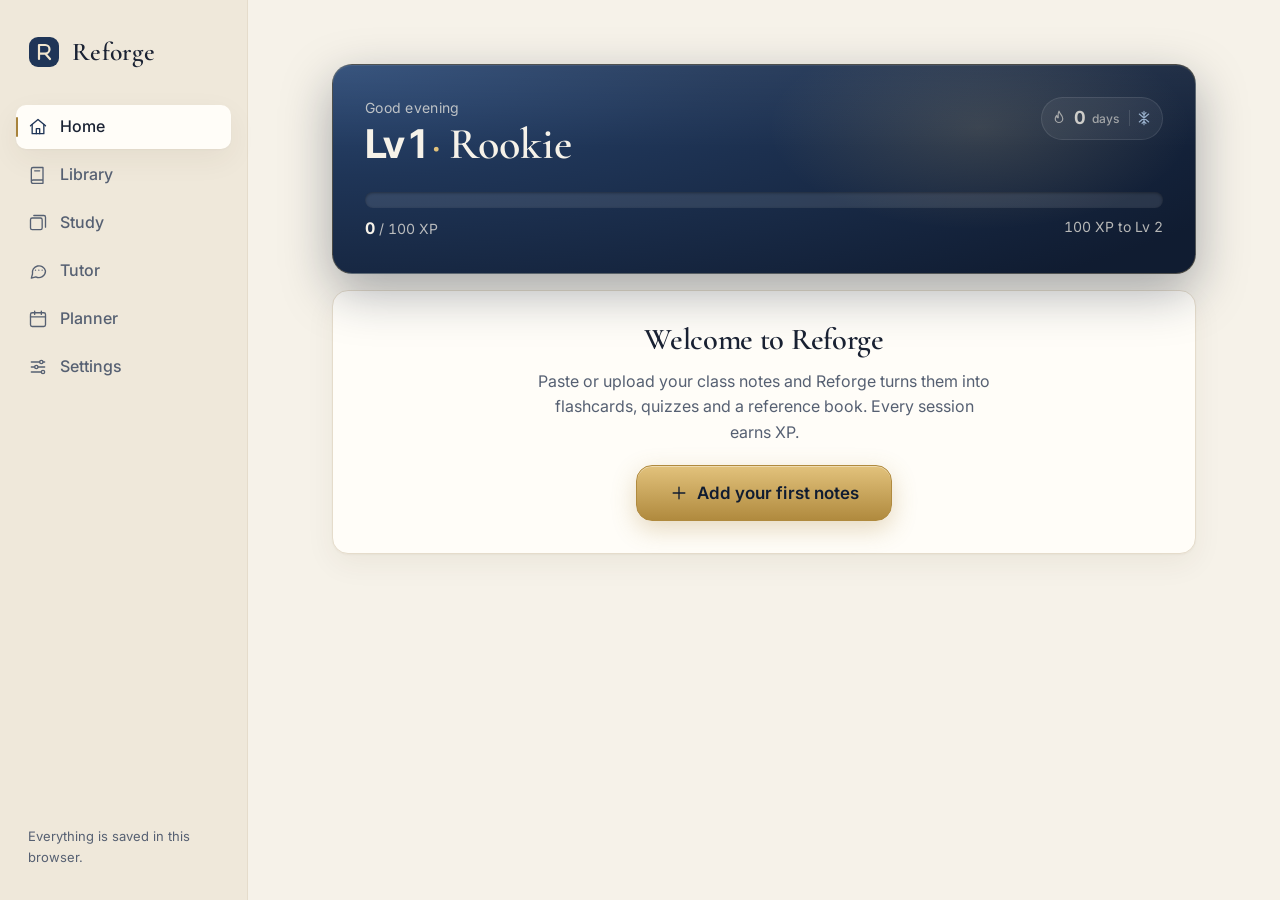
==== commit a20b73b3: "Add Home tab: player card, daily goal, quests, mastery, achievements, level-up moments - Home is the" ====
--- a/src/index.html
+++ b/src/index.html
@@ -3,14 +3,30 @@
 <head>
   <meta charset="utf-8">
   <meta name="viewport" content="width=device-width, initial-scale=1, viewport-fit=cover">
-  <title>Reforge — turn your notes into revision</title>
-  <meta name="description" content="Paste your class notes and Reforge turns them into clean notes, flashcards, quizzes and a maths reference book. Free, private, and saved in your browser.">
-  <meta name="theme-color" content="#f6f2e9">
+  <title>Reforge | Notes into study tools</title>
+  <meta name="description" content="Paste or upload your class notes and Reforge turns them into flashcards, quizzes, exam questions and a printable reference book. Free and private.">
+  <meta name="theme-color" content="#1f3557">
   <meta property="og:type" content="website">
-  <meta property="og:title" content="Reforge — turn your notes into revision">
-  <meta property="og:description" content="Paste your class notes and get clean notes, flashcards, quizzes and a maths reference book. Free and private.">
-  <meta name="twitter:card" content="summary">
+  <meta property="og:site_name" content="Reforge">
+  <meta property="og:title" content="Reforge | Notes into study tools">
+  <meta property="og:description" content="Paste or upload your class notes and Reforge turns them into flashcards, quizzes, exam questions and a printable reference book. Free and private.">
+  <meta property="og:url" content="https://reforge-study.netlify.app/">
+  <meta property="og:image" content="https://reforge-study.netlify.app/og-image.jpg">
+  <meta property="og:image:width" content="1200">
+  <meta property="og:image:height" content="630">
+  <meta property="og:image:alt" content="Reforge: paste your notes, get flashcards, quizzes and a reference book.">
+  <meta name="twitter:card" content="summary_large_image">
+  <meta name="twitter:title" content="Reforge | Notes into study tools">
+  <meta name="twitter:description" content="Paste or upload your class notes and Reforge turns them into flashcards, quizzes, exam questions and a printable reference book. Free and private.">
+  <meta name="twitter:image" content="https://reforge-study.netlify.app/og-image.jpg">
+  <link rel="canonical" href="https://reforge-study.netlify.app/">
   <link rel="icon" href="icon.svg" type="image/svg+xml">
+  <link rel="icon" href="icons/favicon-32.png" type="image/png" sizes="32x32">
+  <link rel="apple-touch-icon" href="icons/apple-touch-icon.png">
+  <link rel="manifest" href="manifest.json">
+  <meta name="apple-mobile-web-app-capable" content="yes">
+  <meta name="apple-mobile-web-app-status-bar-style" content="default">
+  <meta name="apple-mobile-web-app-title" content="Reforge">
   <link rel="preconnect" href="https://fonts.googleapis.com">
   <link rel="preconnect" href="https://fonts.gstatic.com" crossorigin>
   <link rel="stylesheet" href="https://fonts.googleapis.com/css2?family=Cormorant+Garamond:wght@500;600&family=Inter:wght@400;500;600&display=swap">
@@ -22,7 +38,7 @@
 
   <div class="app">
     <aside class="sidebar" aria-label="Main">
-      <a class="brand" href="#/library" aria-label="Reforge home">
+      <a class="brand" href="#/home" aria-label="Reforge home">
         <svg class="brand-mark" viewBox="0 0 32 32" aria-hidden="true"><rect x="1" y="1" width="30" height="30" rx="9"/><path d="M11 23V9h6.2a4.3 4.3 0 0 1 0 8.6H11m6.2 0L22 23"/></svg>
         <span class="brand-name">Reforge</span>
       </a>
@@ -34,7 +50,7 @@
     </aside>
 
     <header class="topbar">
-      <a class="brand" href="#/library" aria-label="Reforge home">
+      <a class="brand" href="#/home" aria-label="Reforge home">
         <svg class="brand-mark" viewBox="0 0 32 32" aria-hidden="true"><rect x="1" y="1" width="30" height="30" rx="9"/><path d="M11 23V9h6.2a4.3 4.3 0 0 1 0 8.6H11m6.2 0L22 23"/></svg>
         <span class="brand-name">Reforge</span>
       </a>
@@ -54,14 +70,17 @@
   <script src="db.js"></script>
   <script src="gemini.js"></script>
   <script src="srs.js"></script>
+  <script src="rewards.js"></script>
   <script src="ai.js"></script>
   <script src="diagrams.js"></script>
   <script src="upload.js"></script>
+  <script src="book.js"></script>
   <script src="library.js"></script>
   <script src="study.js"></script>
   <script src="tutor.js"></script>
   <script src="planner.js"></script>
   <script src="settings.js"></script>
+  <script src="home.js"></script>
   <script src="app.js"></script>
 </body>
 </html>
--- a/src/styles.css
+++ b/src/styles.css
@@ -632,33 +632,6 @@
 .exam-preview li::marker { color: var(--gold-text); font-weight: 600; }
 .exam-preview li > span:first-child { display: block; }
 .marks { font-size: 0.8125rem; font-weight: 600; color: var(--gold-text); white-space: nowrap; }
-
-/* Reference sheets */
-.ref-sheet { padding: var(--space-5); }
-.ref-sheet + .ref-sheet { margin-top: var(--space-5); }
-@media (min-width: 600px) { .ref-sheet { padding: var(--space-6); } }
-.ref-title { font-family: var(--font-display); font-size: 1.75rem; font-weight: 600; margin-bottom: var(--space-4); padding-bottom: var(--space-3); border-bottom: 1px solid var(--border); }
-.ref-grid { display: grid; gap: var(--space-5); }
-@media (min-width: 760px) { .ref-grid { grid-template-columns: minmax(0, 5fr) minmax(0, 6fr); align-items: start; } .ref-grid.no-diagram { grid-template-columns: 1fr; } }
-.ref-figure { margin: 0; padding: var(--space-3); border: 1px solid var(--border); border-radius: var(--radius-sm); background: var(--surface); }
-.ref-figure figcaption { margin-top: var(--space-2); font-size: 0.8125rem; color: var(--text-muted); text-align: center; }
-.ref-body h4 { margin: var(--space-5) 0 var(--space-2); font-size: 0.75rem; letter-spacing: 0.14em; text-transform: uppercase; color: var(--gold-text); }
-.ref-body h4:first-child { margin-top: 0; }
-.ref-steps { margin: 0; padding-left: 1.3em; display: grid; gap: var(--space-2); }
-.ref-steps li::marker { font-weight: 600; color: var(--accent); }
-.ref-example { padding: var(--space-3) var(--space-4); border-radius: var(--radius-sm); background: var(--surface-sunken); font-variant-numeric: tabular-nums; }
-.ref-problem { font-weight: 600; margin-bottom: var(--space-2); }
-.ref-line { font-family: ui-monospace, "SF Mono", Menlo, monospace; font-size: 0.9375rem; overflow-wrap: anywhere; }
-.ref-answer { margin-top: var(--space-2); padding-top: var(--space-2); border-top: 1px dashed var(--border-strong); font-weight: 600; color: var(--accent); }
-.ref-cas { margin: 0; padding: 0; list-style: none; display: grid; gap: var(--space-2); counter-reset: cas; }
-.ref-cas li { display: grid; gap: 4px; }
-.ref-cas li span { font-size: 0.8125rem; color: var(--text-muted); }
-.ref-cas kbd {
-  display: block; height: auto; min-width: 0; padding: var(--space-2) var(--space-3); opacity: 1;
-  border: 1px solid var(--border-strong); border-radius: var(--radius-sm); background: var(--surface);
-  font-family: ui-monospace, "SF Mono", Menlo, monospace; font-size: 0.875rem; font-weight: 500; text-align: left; overflow-wrap: anywhere;
-}
-.ref-cas kbd.unsure { border-style: dashed; color: var(--gold-text); }
 
 /* Diagrams */
 .diagram { display: block; width: 100%; height: auto; font-family: var(--font-body); }
@@ -893,36 +866,10 @@
 .source-hint { margin-top: var(--space-2); }
 .note-bar .btn-small { min-height: 36px; }
 
-/* Print: reference book */
-.print-toolbar { display: flex; align-items: center; justify-content: space-between; gap: var(--space-3); margin-bottom: var(--space-5); }
-.print-toolbar .back { margin: 0; }
-.print-page + .print-page { margin-top: var(--space-6); }
-.print-cover { padding: var(--space-7) var(--space-5); text-align: left; }
-.print-cover h1 { margin: var(--space-2) 0; }
-.print-cover h2 { margin: var(--space-7) 0 var(--space-3); font-size: 1.6rem; }
-.contents { list-style: none; margin: 0; padding: 0; display: grid; gap: var(--space-2); counter-reset: c; }
-.contents li { display: flex; align-items: baseline; gap: var(--space-2); }
-.contents li::before { counter-increment: c; content: counter(c) "."; min-width: 2ch; color: var(--gold-text); font-weight: 600; }
-.contents .dots { flex: 1; border-bottom: 1px dotted var(--border-strong); transform: translateY(-4px); }
-.print-folio { display: none; }
-body.print-mode .sidebar, body.print-mode .tabbar, body.print-mode .topbar { display: none; }
-body.print-mode .view { margin-left: auto; padding-bottom: var(--space-8); }
-
+/* Printing anything other than the book: hide the app chrome */
 @media print {
-  @page { size: A4; margin: 14mm 14mm 16mm; }
-  :root { --shadow: none; }
-  html, body { background: var(--paper); }
-  body { font-size: 11pt; }
   .sidebar, .tabbar, .topbar, .toast-region, .no-print, .skip-link { display: none !important; }
   .view { margin: 0 !important; padding: 0 !important; max-width: none; }
-  .print-page { break-after: page; page-break-after: always; margin: 0 !important; }
-  .print-page:last-child { break-after: auto; page-break-after: auto; }
-  .print-cover { padding: 30mm 0 0; }
-  .print-folio { display: flex; justify-content: space-between; margin-bottom: 6mm; font-size: 8.5pt; color: var(--text-muted); border-bottom: 0.5pt solid var(--border-strong); padding-bottom: 2mm; }
-  .ref-sheet { border: 0; padding: 0; box-shadow: none; break-inside: avoid; }
-  .ref-grid { grid-template-columns: 5fr 6fr !important; }
-  .ref-figure { break-inside: avoid; }
-  .ref-example, .ref-cas kbd { -webkit-print-color-adjust: exact; print-color-adjust: exact; }
   .js-motion .reveal { opacity: 1 !important; transform: none !important; }
 }
 
@@ -974,3 +921,491 @@
   .tutor-head { margin-bottom: var(--space-4); }
   .chat { height: calc(100dvh - 450px - env(safe-area-inset-bottom)); min-height: 340px; }
 }
+
+/* Extra diagram parts */
+.d-strong { font-weight: 700; }
+.d-small { font-size: 9.5px; fill: var(--text-muted); }
+.d-box { fill: var(--accent-soft); stroke: var(--accent); stroke-width: 1.4; }
+.d-node { fill: var(--surface); stroke: var(--accent); stroke-width: 1.6; }
+.d-ring { fill: none; stroke: var(--border-strong); stroke-width: 1.6; }
+.d-arrow-line { stroke: var(--text-muted); stroke-width: 1.4; fill: none; }
+.d-bar { fill: var(--accent); }
+
+/* ===================================================================
+   Reference Book
+   =================================================================== */
+:root {
+  --sheet-w: 210mm;
+  --sheet-h: 297mm;
+  --sheet-pad: 13mm;
+  --ink: #15171c;
+  --ink-soft: #4a505c;
+  --rule: #d9d3c6;
+}
+.book-search { margin-bottom: var(--space-2); }
+.search-count { margin-bottom: var(--space-4); }
+.book { display: grid; gap: var(--space-6); justify-items: center; }
+.book > * { width: 100%; }
+.book-measure { position: fixed; left: -10000px; top: 0; width: var(--sheet-w); visibility: hidden; pointer-events: none; }
+
+/* Contents (screen) */
+.contents-card { padding: var(--space-5); max-width: var(--sheet-w); }
+.contents-head { display: flex; align-items: baseline; justify-content: space-between; gap: var(--space-3); margin-bottom: var(--space-3); }
+.contents-head h2 { font-size: 1.6rem; }
+.toc { list-style: none; margin: 0; padding: 0; counter-reset: toc; }
+.toc-item { display: flex; align-items: center; gap: var(--space-2); min-height: 48px; padding: 0 var(--space-1); border-radius: var(--radius-sm); }
+.toc-item + .toc-item { border-top: 1px solid var(--border); }
+.toc-item.dragging { opacity: 0.5; background: var(--surface-sunken); }
+.toc-item.dim { opacity: 0.4; }
+.toc-grip { cursor: grab; color: var(--text-faint); font-size: 0.75rem; letter-spacing: -2px; padding: 0 var(--space-1); user-select: none; }
+.toc-item a { color: var(--text); text-decoration: none; font-weight: 500; overflow-wrap: anywhere; }
+.toc-item a:hover { color: var(--accent); }
+.toc-dots { flex: 1; min-width: 16px; border-bottom: 1px dotted var(--border-strong); transform: translateY(-4px); }
+.toc-num { font-variant-numeric: tabular-nums; color: var(--gold-text); font-weight: 600; min-width: 2ch; text-align: right; }
+.toc-move { display: inline-flex; }
+@media (hover: hover) and (pointer: fine) { .toc-move { opacity: 0; transition: opacity var(--dur) var(--ease); } .toc-item:hover .toc-move, .toc-move:focus-within { opacity: 1; } }
+
+/* Sheet tools above each page */
+.sheet-wrap { width: 100%; max-width: var(--sheet-w); scroll-margin-top: var(--space-6); }
+.sheet-wrap[hidden] { display: none; }
+.sheet-tools { display: flex; flex-wrap: wrap; align-items: center; gap: var(--space-2); margin-bottom: var(--space-2); font-size: 0.875rem; }
+.sheet-tools .spacer { flex: 1; }
+.sheet-num { font-weight: 600; color: var(--text-muted); }
+.sheet-error, .sheet-overflow, .sheet-busy { display: inline-flex; align-items: center; gap: var(--space-2); }
+.sheet-error, .sheet-overflow { color: var(--danger); font-weight: 500; }
+.sheet-overflow[hidden] { display: none; }
+.sheet-error .icon, .sheet-overflow .icon { width: 16px; height: 16px; }
+
+/* The sheet itself: white paper, ink text */
+.book-sheet {
+  --text: var(--ink); --text-muted: var(--ink-soft); --border: var(--rule); --surface: var(--paper);
+  display: flex; flex-direction: column;
+  background: var(--paper); color: var(--ink);
+  border: 1px solid var(--border); border-radius: 4px; box-shadow: var(--shadow);
+  padding: 8mm 7mm; font-size: 10.5pt; line-height: 1.4;
+}
+.book-sheet.paper { width: var(--sheet-w); height: var(--sheet-h); padding: var(--sheet-pad); overflow: hidden; }
+.pg-head, .pg-foot { display: flex; justify-content: space-between; gap: var(--space-3); font-size: 8pt; letter-spacing: 0.08em; text-transform: uppercase; color: var(--ink-soft); }
+.pg-head { padding-bottom: 2.5mm; border-bottom: 0.6pt solid var(--rule); margin-bottom: 4mm; }
+.pg-foot { padding-top: 2.5mm; border-top: 0.6pt solid var(--rule); margin-top: 4mm; text-transform: none; letter-spacing: 0; font-size: 8.5pt; }
+.pg-foot span:last-child { font-weight: 700; color: var(--ink); font-variant-numeric: tabular-nums; }
+.pg-body { flex: 1; min-height: 0; overflow: hidden; }
+.book-sheet:not(.paper) .pg-body { overflow: visible; }
+.pg-title { font-family: var(--font-display); font-size: 22pt; font-weight: 600; line-height: 1.1; margin-bottom: 2mm; overflow-wrap: anywhere; }
+.pg-title .part { font-family: var(--font-body); font-size: 10pt; font-weight: 600; color: var(--gold-text); letter-spacing: 0.04em; vertical-align: middle; margin-left: 2mm; }
+.missing { display: flex; flex-wrap: wrap; gap: 1.5mm; margin: 0 0 3mm; }
+.tag-missing { display: inline-flex; align-items: center; gap: 4px; padding: 1px 8px; border-radius: 999px; border: 0.6pt dashed var(--danger); color: var(--danger); font-size: 8pt; font-weight: 600; }
+.tag-missing .icon { width: 11px; height: 11px; }
+.pg-cols { columns: 2; column-gap: 7mm; margin-top: 3mm; }
+.book-sheet:not(.paper) .pg-cols { columns: 1; }
+@container (min-width: 560px) { .book-sheet:not(.paper) .pg-cols { columns: 2; } }
+.book { container-type: inline-size; }
+.sb { break-inside: avoid; margin: 0 0 4mm; }
+.sb h4 { font-size: 7.5pt; font-weight: 700; letter-spacing: 0.14em; text-transform: uppercase; color: var(--gold-text); margin: 0 0 1.5mm; }
+.sb ul, .sb ol { margin: 0; padding-left: 1.15em; display: grid; gap: 1mm; }
+.sb li::marker { color: var(--gold); }
+.sb ol li::marker { color: var(--ink); font-weight: 700; }
+.sb p { margin: 0 0 1mm; }
+.sb strong { color: var(--accent); }
+.sb.formula { padding: 2.5mm 3mm; border-left: 2pt solid var(--gold); background: var(--gold-wash); border-radius: 2px; }
+.sb.formula ul { list-style: none; padding: 0; }
+.sb.formula li { display: flex; flex-wrap: wrap; align-items: baseline; gap: 0 2.5mm; }
+.f-name { font-size: 8.5pt; color: var(--ink-soft); }
+.sb.formula code { font-size: 10.5pt; color: var(--ink); }
+.units { font-size: 8.5pt; color: var(--ink-soft); }
+.units::before { content: "units: "; }
+.missing-units { color: var(--danger); font-style: italic; }
+.missing-units::before { content: ""; }
+.sb.fig { margin: 0 0 4mm; padding: 2mm; border: 0.6pt solid var(--rule); border-radius: 3px; }
+.sb.fig .diagram { max-height: 62mm; }
+.sb.fig figcaption { font-size: 8pt; color: var(--ink-soft); text-align: center; margin-top: 1mm; }
+.terms-dl { margin: 0; display: grid; gap: 1.2mm; }
+.terms-dl div { display: grid; grid-template-columns: minmax(0, 32%) 1fr; gap: 2mm; }
+.terms-dl dt { font-weight: 700; overflow-wrap: anywhere; }
+.terms-dl dd { margin: 0; overflow-wrap: anywhere; }
+.defs { width: 100%; border-collapse: collapse; font-size: 9.5pt; }
+.defs th, .defs td { text-align: left; vertical-align: top; padding: 1.2mm 1.5mm; border-bottom: 0.5pt solid var(--rule); }
+.defs th { width: 34%; font-weight: 700; }
+.sb.cas ol { list-style: none; padding: 0; }
+.cas-step { display: block; font-size: 8.5pt; color: var(--ink-soft); }
+.sb.cas kbd { display: block; height: auto; min-width: 0; padding: 1.2mm 2mm; opacity: 1; border: 0.6pt solid var(--ink-soft); border-radius: 3px; font-family: ui-monospace, "SF Mono", Menlo, monospace; font-size: 9pt; font-weight: 500; text-align: left; overflow-wrap: anywhere; }
+.sb.cas kbd.unsure { border-style: dashed; color: var(--gold-text); }
+.sb.practical { padding: 2.5mm 3mm; border: 0.6pt solid var(--rule); border-radius: 3px; }
+.themes { list-style: none; padding: 0 !important; display: flex !important; flex-wrap: wrap; gap: 1.5mm !important; }
+.themes li { padding: 0.5mm 2.5mm; border: 0.6pt solid var(--rule); border-radius: 999px; font-size: 9pt; }
+.sb.teel p b { display: inline-grid; place-items: center; width: 5mm; height: 5mm; margin-right: 1.5mm; border-radius: 50%; background: var(--ink); color: var(--paper); font-size: 7.5pt; }
+.sb.ce { display: grid; grid-template-columns: 1fr 1fr; gap: 3mm; }
+.sb.wide { column-span: all; }
+.quotes { width: 100%; border-collapse: collapse; font-size: 9.5pt; }
+.quotes th { text-align: left; font-size: 7.5pt; letter-spacing: 0.08em; text-transform: uppercase; color: var(--ink-soft); padding: 1mm 1.5mm; border-bottom: 0.8pt solid var(--ink); }
+.quotes td { vertical-align: top; padding: 1.5mm; border-bottom: 0.5pt solid var(--rule); }
+.quotes td:first-child { font-style: italic; width: 44%; }
+.example { padding: 3mm; background: var(--surface-sunken); border-radius: 3px; }
+.ex-title { font-weight: 700; }
+.ex-line { font-family: ui-monospace, "SF Mono", Menlo, monospace; font-size: 9.5pt; overflow-wrap: anywhere; }
+.ex-answer { margin-top: 1.5mm !important; padding-top: 1.5mm; border-top: 0.6pt dashed var(--rule); font-weight: 700; color: var(--accent); }
+.tip { padding: 2mm 3mm; border: 0.8pt solid var(--gold); border-radius: 3px; }
+.tip h4 { color: var(--gold-text); }
+
+/* Inline editing */
+.ed { border-radius: 2px; outline: none; transition: background-color var(--dur) var(--ease); }
+.ed:hover { background: var(--accent-soft); }
+.ed:focus { background: var(--gold-wash); box-shadow: 0 0 0 1.5px var(--focus); }
+
+/* Contents sheet: only when printing */
+.print-only { display: none !important; }
+.contents-sheet .pg-title { font-size: 30pt; margin-top: 20mm; }
+.contents-sub { color: var(--ink-soft); margin-bottom: 14mm; }
+.contents-sheet h3 { font-size: 8pt; letter-spacing: 0.14em; text-transform: uppercase; color: var(--gold-text); margin-bottom: 4mm; }
+.toc-print { list-style: none; margin: 0; padding: 0; counter-reset: c; display: grid; gap: 3mm; font-size: 11.5pt; }
+.toc-print li { display: flex; align-items: baseline; gap: 2mm; }
+.toc-print li::before { counter-increment: c; content: counter(c) "."; min-width: 6mm; color: var(--gold-text); font-weight: 700; }
+
+/* Reference style picker in the subject sheet */
+.kind-options { display: grid; gap: var(--space-2); border: 0; margin: 0; padding: 0; }
+.kind-options .radio-card { padding: var(--space-3) var(--space-4); }
+
+/* Reference book card on a note */
+.ref-card { display: flex; flex-wrap: wrap; align-items: center; justify-content: space-between; gap: var(--space-4); padding: var(--space-5); margin-bottom: var(--space-5); box-shadow: none; }
+.ref-card h2 { font-size: 1.5rem; }
+.ref-card p { color: var(--text-muted); font-size: 0.9375rem; margin-top: var(--space-1); max-width: 54ch; }
+.ref-card .head-actions { flex-shrink: 0; }
+
+/* Review sheet */
+.rv-list { list-style: none; margin: 0; padding: 0; display: grid; gap: var(--space-3); }
+.rv-item { padding: var(--space-3) var(--space-4); border: 1px solid var(--border); border-radius: var(--radius-sm); }
+.rv-item label { display: flex; flex-wrap: wrap; align-items: center; gap: var(--space-2); cursor: pointer; min-height: 32px; }
+.rv-item input { width: 18px; height: 18px; accent-color: var(--accent); }
+.rv-same { display: flex; flex-wrap: wrap; align-items: center; gap: var(--space-2); background: var(--surface-sunken); }
+.rv-badge { font-size: 0.6875rem; font-weight: 700; letter-spacing: 0.06em; text-transform: uppercase; padding: 2px 8px; border-radius: 999px; background: var(--surface-sunken); color: var(--text-muted); }
+.rv-badge.new { background: var(--success-soft); color: var(--success); }
+.rv-badge.upd { background: var(--gold-wash); color: var(--gold-text); }
+.rv-adds { margin: var(--space-2) 0 0 30px; padding: 0; list-style: none; display: grid; gap: 4px; font-size: 0.875rem; color: var(--text-muted); }
+.rv-adds li.plus { color: var(--success); }
+.rv-adds li.plus::before { content: "+ "; font-weight: 700; }
+.rv-adds li.plus span { font-weight: 600; margin-right: 6px; }
+.rv-adds .more { font-style: italic; }
+.rv-fail { display: flex; flex-wrap: wrap; align-items: center; justify-content: space-between; gap: var(--space-3); margin-bottom: var(--space-3); padding: var(--space-3) var(--space-4); border-radius: var(--radius-sm); background: var(--danger-soft); color: var(--danger); font-size: 0.875rem; }
+.rv-fail span { display: inline-flex; align-items: center; gap: var(--space-2); }
+
+body.book-mode .view { max-width: calc(var(--content-max) + 40px); }
+
+/* Printing: sheets only, black on white, one topic per A4 */
+html.printing body { background: var(--paper); }
+html.printing .sidebar, html.printing .tabbar, html.printing .topbar, html.printing .toast-region, html.printing .no-print, html.printing .skip-link { display: none !important; }
+html.printing .view { margin: 0 !important; padding: 0 !important; max-width: none !important; }
+html.printing .book { display: block; }
+html.printing .print-only { display: flex !important; }
+html.printing .sheet-wrap { display: block !important; max-width: none; }
+html.printing .book-sheet {
+  --ink: #000; --ink-soft: #333; --rule: #bbb; --gold-text: #000; --gold: #555; --gold-wash: #fff; --accent: #000; --surface-sunken: #f2f2f2; --accent-soft: #eee; --danger: #000;
+  width: var(--sheet-w); height: var(--sheet-h); padding: var(--sheet-pad); margin: 0; border: 0; border-radius: 0; box-shadow: none; overflow: hidden;
+  break-after: page; page-break-after: always;
+}
+html.printing .book-sheet .pg-cols { columns: 2; }
+html.printing .ed { background: none !important; box-shadow: none !important; }
+html.printing .d-curve, html.printing .d-bar { stroke: #000; }
+html.printing .d-bar, html.printing .d-point { fill: #000; }
+html.printing .d-shape, html.printing .d-box { fill: #f2f2f2; stroke: #000; }
+@media print {
+  @page { size: A4; margin: 0; }
+  .book-sheet { -webkit-print-color-adjust: exact; print-color-adjust: exact; }
+}
+
+/* Netlify adds a "Powered by Netlify" badge to free-plan sites, fixed to the bottom
+   right. On phones, lift it above the tab bar so it doesn't cover Tutor/Planner/Settings. */
+@media (max-width: 899px) {
+  #nl-badge-frame { bottom: calc(var(--tabbar-h) + env(safe-area-inset-bottom)) !important; }
+  body:has(#nl-badge-frame) .toast-region { bottom: calc(var(--tabbar-h) + 64px + env(safe-area-inset-bottom)); }
+  body:has(#nl-badge-frame) .view { padding-bottom: calc(var(--tabbar-h) + 64px + var(--space-7) + env(safe-area-inset-bottom)); }
+}
+
+/* ===================================================================
+   Home: player card, goal ring, quests, mastery, achievements, moments
+   =================================================================== */
+:root {
+  --night: #101c31;
+  --night-2: #1f3557;
+  --night-3: #2c4a76;
+  --gold-bright: #e2c27c;
+  --gold-deep-2: #b08a3e;
+  --ivory: #f6f2e9;
+  --ivory-dim: rgba(246, 242, 233, 0.72);
+  --glass-edge: rgba(226, 194, 124, 0.28);
+  --glass-hi: rgba(255, 255, 255, 0.08);
+  --night-shadow: 0 18px 50px rgba(16, 28, 49, 0.35);
+  --gold-glow: 0 0 22px rgba(226, 194, 124, 0.55);
+}
+
+.tabbar { grid-template-columns: repeat(6, 1fr); }
+.tabbar a { font-size: 0.6875rem; }
+
+.home-top { display: grid; gap: var(--space-4); }
+@media (min-width: 760px) { .home-top { grid-template-columns: minmax(0, 1.65fr) minmax(0, 1fr); } }
+
+/* Player card: dark glass */
+.player-card {
+  position: relative; overflow: hidden; isolation: isolate;
+  padding: var(--space-5) var(--space-5) var(--space-5);
+  border-radius: 20px; color: var(--ivory);
+  background: radial-gradient(120% 140% at 0% 0%, var(--night-3) 0%, var(--night-2) 38%, var(--night) 100%);
+  border: 1px solid var(--glass-edge);
+  box-shadow: var(--night-shadow), inset 0 1px 0 var(--glass-hi);
+}
+.player-card::before {
+  content: ""; position: absolute; inset: -40% -10% auto auto; width: 70%; height: 140%; z-index: -1;
+  background: radial-gradient(closest-side, rgba(226, 194, 124, 0.16), transparent 70%);
+}
+.player-card::after {
+  content: ""; position: absolute; inset: 0; z-index: -1; pointer-events: none; border-radius: inherit;
+  background: linear-gradient(180deg, rgba(255, 255, 255, 0.06), transparent 40%);
+}
+@media (min-width: 600px) { .player-card { padding: var(--space-6); } }
+.pc-top { display: flex; align-items: flex-start; justify-content: space-between; gap: var(--space-3); }
+.pc-greet { font-size: 0.875rem; color: var(--ivory-dim); letter-spacing: 0.02em; }
+.pc-level { display: flex; flex-wrap: wrap; align-items: baseline; gap: 0 var(--space-2); margin-top: 2px; font-family: var(--font-display); font-weight: 600; line-height: 1.05; font-size: clamp(2rem, 1.6rem + 2vw, 2.75rem); }
+.pc-lv { font-family: var(--font-body); font-weight: 700; letter-spacing: -0.03em; font-size: 0.9em; }
+.pc-dot { color: var(--gold-bright); }
+.pc-title { color: var(--ivory); }
+.streak {
+  display: inline-flex; align-items: center; gap: 6px; flex-shrink: 0;
+  padding: 6px 10px 6px 8px; border-radius: 999px;
+  background: rgba(255, 255, 255, 0.07); border: 1px solid rgba(255, 255, 255, 0.12);
+  font-weight: 700; font-variant-numeric: tabular-nums;
+}
+.streak .icon { width: 18px; height: 18px; }
+.streak-flame { display: inline-flex; color: var(--ivory-dim); }
+.streak-num { font-size: 1.125rem; }
+.streak-label { font-size: 0.75rem; font-weight: 500; color: var(--ivory-dim); margin-right: 2px; }
+.streak.hot { border-color: var(--glass-edge); }
+.streak.hot .streak-flame { color: var(--gold-bright); filter: drop-shadow(0 0 6px rgba(226, 194, 124, 0.8)); animation: flicker 2.4s ease-in-out infinite; }
+.streak.hot .streak-num { color: var(--gold-bright); }
+.streak.cold { opacity: 0.8; }
+.freeze { display: inline-flex; padding-left: 6px; margin-left: 2px; border-left: 1px solid rgba(255, 255, 255, 0.16); }
+.freeze .icon { width: 16px; height: 16px; }
+.freeze.ready { color: #b9d3f0; }
+.freeze.used { color: rgba(246, 242, 233, 0.3); }
+@keyframes flicker { 0%, 100% { transform: scale(1); } 50% { transform: scale(1.08) translateY(-1px); } }
+
+.xpbar {
+  position: relative; height: 16px; margin-top: var(--space-5); border-radius: 999px; overflow: hidden;
+  background: rgba(255, 255, 255, 0.1); box-shadow: inset 0 1px 3px rgba(0, 0, 0, 0.35);
+}
+.xpbar-fill {
+  position: relative; display: block; height: 100%; border-radius: inherit;
+  background: linear-gradient(90deg, var(--gold-deep-2), var(--gold-bright));
+  box-shadow: 0 0 14px rgba(226, 194, 124, 0.5);
+  transition: width 1s cubic-bezier(0.2, 0.8, 0.2, 1);
+}
+.xpbar-fill::after {
+  content: ""; position: absolute; inset: 0; border-radius: inherit;
+  background: linear-gradient(90deg, transparent, rgba(255, 255, 255, 0.45), transparent);
+  background-size: 40% 100%; background-repeat: no-repeat; animation: sheen 2.8s ease-in-out infinite;
+}
+@keyframes sheen { from { background-position: -40% 0; } to { background-position: 140% 0; } }
+.pc-xp { display: flex; justify-content: space-between; gap: var(--space-3); margin-top: var(--space-2); font-size: 0.875rem; color: var(--ivory-dim); font-variant-numeric: tabular-nums; }
+.pc-xp strong { color: var(--ivory); font-size: 1rem; }
+
+/* Daily goal ring */
+.goal-card { display: flex; align-items: center; gap: var(--space-5); padding: var(--space-5); }
+.goal-ring { position: relative; width: 120px; height: 120px; flex-shrink: 0; }
+.goal-ring svg { width: 100%; height: 100%; }
+.ring-track { fill: none; stroke: var(--surface-sunken); stroke-width: 10; }
+.ring-fill { fill: none; stroke: var(--accent); stroke-width: 10; stroke-linecap: round; transition: stroke-dashoffset 900ms cubic-bezier(0.2, 0.8, 0.2, 1), stroke 300ms; }
+.goal-card.is-done .ring-fill { stroke: var(--gold); filter: drop-shadow(0 0 5px rgba(168, 131, 60, 0.45)); }
+.ring-center { position: absolute; inset: 0; display: grid; place-content: center; text-align: center; line-height: 1.1; }
+.ring-center strong { font-size: 1.75rem; font-weight: 700; letter-spacing: -0.03em; font-variant-numeric: tabular-nums; }
+.ring-center span { font-size: 0.75rem; color: var(--text-muted); }
+.ring-check { display: grid; place-items: center; width: 52px; height: 52px; border-radius: 50%; background: var(--gold); color: var(--accent-contrast); }
+.ring-check .icon { width: 28px; height: 28px; stroke-width: 2.4; }
+.goal-text h2 { font-size: 1.6rem; }
+.goal-text p { margin-top: var(--space-1); color: var(--text-muted); font-size: 0.9375rem; }
+.goal-card.just-done .goal-ring { animation: pop 600ms cubic-bezier(0.2, 0.8, 0.2, 1.4); }
+@keyframes pop { 0% { transform: scale(1); } 40% { transform: scale(1.12); } 100% { transform: scale(1); } }
+
+/* Big action */
+.btn-big { min-height: 56px; font-size: 1.0625rem; padding: 0 var(--space-6); border-radius: 16px; }
+.btn-big .icon { width: 20px; height: 20px; }
+.btn-gold {
+  background: linear-gradient(180deg, var(--gold-bright), var(--gold-deep-2)); color: var(--night); border-color: var(--gold-deep-2);
+  box-shadow: 0 8px 24px rgba(168, 131, 60, 0.3), inset 0 1px 0 rgba(255, 255, 255, 0.4);
+}
+.btn-gold:hover { background: linear-gradient(180deg, #e8cb8c, var(--gold)); color: var(--night); }
+.next-action { display: flex; width: 100%; margin: var(--space-4) 0 0; justify-content: space-between; }
+.next-action span { flex: 1; text-align: left; }
+
+.home-grid { display: grid; gap: var(--space-4); margin-top: var(--space-4); }
+@media (min-width: 760px) { .home-grid { grid-template-columns: 1fr 1fr; } }
+.home-card { padding: var(--space-5); }
+.card-head { display: flex; align-items: baseline; justify-content: space-between; gap: var(--space-3); margin-bottom: var(--space-4); }
+.card-head h2 { font-size: 1.6rem; }
+
+/* Quests */
+.quest-list { list-style: none; margin: 0; padding: 0; display: grid; gap: var(--space-4); }
+.quest { display: flex; gap: var(--space-3); align-items: flex-start; }
+.quest-tick {
+  display: grid; place-items: center; width: 26px; height: 26px; flex-shrink: 0; margin-top: 1px;
+  border-radius: 50%; border: 1.5px solid var(--border-strong); background: var(--surface);
+  transition: background-color var(--dur) var(--ease), border-color var(--dur) var(--ease);
+}
+.quest-tick .icon { width: 15px; height: 15px; stroke-width: 2.6; }
+.quest.is-done .quest-tick { background: var(--gold); border-color: var(--gold); color: var(--accent-contrast); }
+.quest.just-done .quest-tick { animation: pop 600ms cubic-bezier(0.2, 0.8, 0.2, 1.4); box-shadow: 0 0 0 6px var(--gold-wash); }
+.quest-body { flex: 1; min-width: 0; display: grid; grid-template-columns: 1fr auto; gap: 6px var(--space-3); align-items: center; }
+.quest-line { grid-column: 1 / -1; display: flex; justify-content: space-between; gap: var(--space-3); }
+.quest-line a { color: var(--text); text-decoration: none; font-weight: 600; font-size: 0.9375rem; }
+.quest-line a:hover { color: var(--accent); }
+.quest.is-done .quest-line a { color: var(--text-muted); }
+.quest-xp { font-size: 0.8125rem; font-weight: 700; color: var(--gold-text); white-space: nowrap; }
+.mini-bar { display: block; height: 6px; border-radius: 999px; background: var(--surface-sunken); overflow: hidden; }
+.mini-bar > span { display: block; height: 100%; border-radius: inherit; background: var(--accent); transition: width 600ms var(--ease); }
+.quest.is-done .mini-bar > span { background: var(--gold); }
+.quest-count { font-size: 0.75rem; font-weight: 600; color: var(--text-muted); font-variant-numeric: tabular-nums; }
+
+/* Weekly chart */
+.week-chart { display: grid; grid-template-columns: repeat(7, 1fr); gap: var(--space-2); height: 150px; align-items: end; }
+.wk { height: 100%; display: flex; flex-direction: column; justify-content: flex-end; align-items: center; gap: 4px; }
+.wk i { display: block; width: 100%; max-width: 28px; border-radius: 6px 6px 3px 3px; background: var(--accent-soft); transition: height 600ms var(--ease); }
+.wk.today i { background: var(--accent); }
+.wk i.best { background: linear-gradient(180deg, var(--gold-bright), var(--gold)); box-shadow: 0 4px 12px rgba(168, 131, 60, 0.3); }
+.wk.future i { background: transparent; border: 1px dashed var(--border); }
+.wk em { font-style: normal; font-size: 0.6875rem; font-weight: 600; color: var(--text-muted); min-height: 1em; font-variant-numeric: tabular-nums; }
+.wk b { font-size: 0.75rem; font-weight: 600; color: var(--text-muted); }
+.wk.today b { color: var(--text); }
+.vs { margin-top: var(--space-3); font-size: 0.875rem; color: var(--text-muted); }
+.vs.up { color: var(--success); font-weight: 600; }
+.vs.down { color: var(--danger); font-weight: 600; }
+
+/* Mastery */
+.mastery-grid { display: grid; grid-template-columns: repeat(auto-fill, minmax(240px, 1fr)); gap: var(--space-4); }
+.mastery { padding: var(--space-4) var(--space-5); border-top: 3px solid var(--subject); box-shadow: none; }
+.m-head { display: flex; justify-content: space-between; align-items: baseline; gap: var(--space-2); }
+.m-head h3 { display: flex; align-items: center; gap: var(--space-2); font-family: var(--font-display); font-size: 1.4rem; overflow-wrap: anywhere; }
+.m-pct { font-weight: 700; font-variant-numeric: tabular-nums; }
+.m-bar { height: 8px; margin: var(--space-3) 0; border-radius: 999px; background: var(--surface-sunken); overflow: hidden; }
+.m-bar > span { display: block; height: 100%; border-radius: inherit; background: var(--subject); transition: width 600ms var(--ease); }
+.m-foot { display: flex; align-items: center; justify-content: space-between; gap: var(--space-2); font-size: 0.875rem; color: var(--text-muted); }
+
+/* Achievements */
+.badge-grid { list-style: none; margin: 0; padding: 0; display: grid; grid-template-columns: repeat(auto-fill, minmax(150px, 1fr)); gap: var(--space-3); }
+.badge { display: grid; justify-items: center; gap: 6px; padding: var(--space-4) var(--space-3); text-align: center; border-radius: var(--radius); border: 1px solid var(--border); background: var(--surface); }
+.badge strong { font-size: 0.875rem; }
+.badge-sub { font-size: 0.75rem; color: var(--text-muted); line-height: 1.35; }
+.badge-count { font-size: 0.6875rem; font-weight: 600; color: var(--text-muted); font-variant-numeric: tabular-nums; }
+.badge .mini-bar { width: 80%; height: 4px; }
+.badge-medal {
+  display: grid; place-items: center; width: 52px; height: 52px; border-radius: 50%;
+  background: radial-gradient(circle at 35% 30%, var(--gold-bright), var(--gold-deep-2)); color: var(--night);
+  box-shadow: 0 4px 14px rgba(168, 131, 60, 0.35), inset 0 1px 0 rgba(255, 255, 255, 0.5);
+}
+.badge-medal .icon { width: 24px; height: 24px; stroke-width: 1.8; }
+.badge.locked .badge-medal { background: var(--surface-sunken); color: var(--text-faint); box-shadow: inset 0 0 0 1px var(--border-strong); }
+.badge.locked strong { color: var(--text-muted); }
+.badge.unlocked { border-color: var(--gold-soft); background: linear-gradient(180deg, var(--surface), var(--gold-wash)); }
+
+/* New user */
+.welcome { margin-top: var(--space-4); padding: var(--space-6) var(--space-5); text-align: center; display: grid; justify-items: center; gap: var(--space-3); }
+.welcome h2 { font-size: 1.9rem; }
+.welcome p { color: var(--text-muted); max-width: 46ch; }
+.welcome .btn-big { margin-top: var(--space-2); }
+
+/* Settings switch */
+.goal-input { align-items: center; max-width: 240px; }
+.switch-row { position: relative; display: flex; align-items: center; justify-content: space-between; gap: var(--space-4); margin-top: var(--space-5); min-height: 48px; cursor: pointer; }
+.switch-row strong { display: block; }
+.switch-row span span { display: block; font-size: 0.875rem; color: var(--text-muted); }
+.switch-row input { position: absolute; opacity: 0; width: 1px; height: 1px; }
+.switch { position: relative; width: 48px; height: 28px; flex-shrink: 0; border-radius: 999px; background: var(--border-strong); transition: background-color var(--dur) var(--ease); }
+.switch::after { content: ""; position: absolute; top: 3px; left: 3px; width: 22px; height: 22px; border-radius: 50%; background: var(--surface); box-shadow: 0 1px 3px rgba(0, 0, 0, 0.2); transition: transform var(--dur) var(--ease); }
+.switch-row input:checked + .switch { background: var(--accent); }
+.switch-row input:checked + .switch::after { transform: translateX(20px); }
+.switch-row input:focus-visible + .switch { outline: 2px solid var(--focus); outline-offset: 2px; }
+
+/* Floating +XP */
+.xp-float {
+  position: fixed; z-index: 90; transform: translate(-50%, 0); pointer-events: none;
+  padding: 4px 12px; border-radius: 999px; font-weight: 800; font-size: 0.9375rem; letter-spacing: 0.01em;
+  color: var(--night); background: linear-gradient(180deg, var(--gold-bright), var(--gold)); box-shadow: 0 6px 18px rgba(168, 131, 60, 0.4);
+  animation: xp-rise 1.3s cubic-bezier(0.2, 0.8, 0.2, 1) both;
+}
+@keyframes xp-rise {
+  0% { opacity: 0; transform: translate(-50%, 8px) scale(0.8); }
+  18% { opacity: 1; transform: translate(-50%, -6px) scale(1.06); }
+  70% { opacity: 1; transform: translate(-50%, -34px) scale(1); }
+  100% { opacity: 0; transform: translate(-50%, -52px) scale(0.96); }
+}
+
+/* Confetti: gold, ivory and navy only */
+.confetti { position: fixed; inset: 0; z-index: 95; pointer-events: none; }
+.confetti i { position: absolute; width: 7px; height: 11px; border-radius: 2px; transform: translate(-50%, -50%); animation: burst 900ms cubic-bezier(0.15, 0.7, 0.3, 1) forwards; }
+.confetti .c-gold { background: var(--gold-bright); }
+.confetti .c-ivory { background: var(--ivory); box-shadow: 0 0 0 1px var(--gold-soft); }
+.confetti .c-navy { background: var(--night-2); }
+@keyframes burst {
+  0% { opacity: 1; transform: translate(-50%, -50%) rotate(0) scale(1); }
+  100% { opacity: 0; transform: translate(calc(-50% + var(--dx)), calc(-50% + var(--dy) + 60px)) rotate(var(--r)) scale(0.8); }
+}
+
+/* Level-up and badge moments */
+.moment {
+  position: fixed; inset: 0; z-index: 100; display: grid; place-items: center; padding: var(--space-4);
+  background: rgba(10, 17, 30, 0.72); -webkit-backdrop-filter: blur(10px) saturate(1.2); backdrop-filter: blur(10px) saturate(1.2);
+  opacity: 0; transition: opacity 220ms var(--ease);
+}
+.moment.in { opacity: 1; }
+.moment.leaving { opacity: 0; }
+.moment-card {
+  position: relative; overflow: hidden; isolation: isolate; width: min(380px, 100%);
+  display: grid; justify-items: center; gap: var(--space-3); padding: var(--space-7) var(--space-6) var(--space-6);
+  text-align: center; color: var(--ivory); border-radius: 24px;
+  background: radial-gradient(120% 120% at 50% 0%, var(--night-3), var(--night) 75%);
+  border: 1px solid var(--glass-edge); box-shadow: 0 30px 80px rgba(0, 0, 0, 0.45), inset 0 1px 0 var(--glass-hi);
+  transform: scale(0.92) translateY(8px); transition: transform 360ms cubic-bezier(0.2, 0.8, 0.2, 1.3);
+}
+.moment.in .moment-card { transform: none; }
+.moment-glow { position: absolute; inset: -30% -20% auto; height: 80%; z-index: -1; background: radial-gradient(closest-side, rgba(226, 194, 124, 0.45), transparent 75%); animation: glow 1.6s ease-in-out infinite alternate; }
+@keyframes glow { from { opacity: 0.6; transform: scale(0.95); } to { opacity: 1; transform: scale(1.05); } }
+.moment-eyebrow { font-size: 0.75rem; font-weight: 700; letter-spacing: 0.2em; text-transform: uppercase; color: var(--gold-bright); }
+.moment-level { display: flex; align-items: baseline; gap: var(--space-2); font-weight: 800; letter-spacing: -0.04em; }
+.ml-lv { font-size: 1.75rem; color: var(--ivory-dim); }
+.ml-num { font-size: 5.5rem; line-height: 1; color: var(--gold-bright); text-shadow: var(--gold-glow); font-variant-numeric: tabular-nums; }
+.ml-num.landed { animation: pop 450ms cubic-bezier(0.2, 0.8, 0.2, 1.4); }
+.moment-title-line { color: var(--ivory-dim); }
+.moment-title-line strong { color: var(--gold-bright); }
+.moment-badge-name { font-size: 2rem; color: var(--ivory); }
+.badge-medal.big { width: 96px; height: 96px; box-shadow: var(--gold-glow), inset 0 1px 0 rgba(255, 255, 255, 0.5); }
+.badge-medal.big .icon { width: 44px; height: 44px; }
+.moment-btn { margin-top: var(--space-3); min-width: 180px; }
+
+/* Dev panel (Shift+D) */
+.dev-panel {
+  position: fixed; right: var(--space-4); top: var(--space-4); z-index: 110; width: min(320px, calc(100vw - 32px));
+  display: grid; gap: var(--space-2); padding: var(--space-4);
+  background: var(--glass); -webkit-backdrop-filter: blur(16px); backdrop-filter: blur(16px);
+  border: 1px solid var(--border-strong); border-radius: var(--radius); box-shadow: var(--shadow-sheet);
+}
+.dev-head { display: flex; align-items: center; justify-content: space-between; }
+.dev-row { display: flex; flex-wrap: wrap; gap: var(--space-2); }
+.dev-select { min-height: 36px; padding-top: 4px; padding-bottom: 4px; flex: 1; }
+
+/* Phones */
+@media (max-width: 520px) {
+  .player-card { padding: var(--space-5) var(--space-4); border-radius: 18px; }
+  .pc-top { flex-direction: column; }
+  .goal-card { padding: var(--space-4); gap: var(--space-4); }
+  .goal-ring { width: 104px; height: 104px; }
+  .home-card { padding: var(--space-4); }
+  .badge-grid { grid-template-columns: repeat(2, 1fr); }
+  .week-chart { height: 130px; gap: 6px; }
+  .btn-big { font-size: 1rem; }
+}
+
+@media (prefers-reduced-motion: reduce) {
+  .xpbar-fill, .ring-fill, .mini-bar > span, .m-bar > span, .wk i { transition: none !important; }
+  .xpbar-fill::after, .streak.hot .streak-flame, .moment-glow { animation: none !important; }
+  .xp-float { animation: xp-fade 1.2s linear both !important; }
+  .moment-card { transform: none !important; transition: none !important; }
+  .confetti { display: none; }
+}
+@keyframes xp-fade { 0%, 80% { opacity: 1; } 100% { opacity: 0; } }
+@media (prefers-reduced-motion: reduce) { .xp-float { animation-duration: 1.2s !important; } }
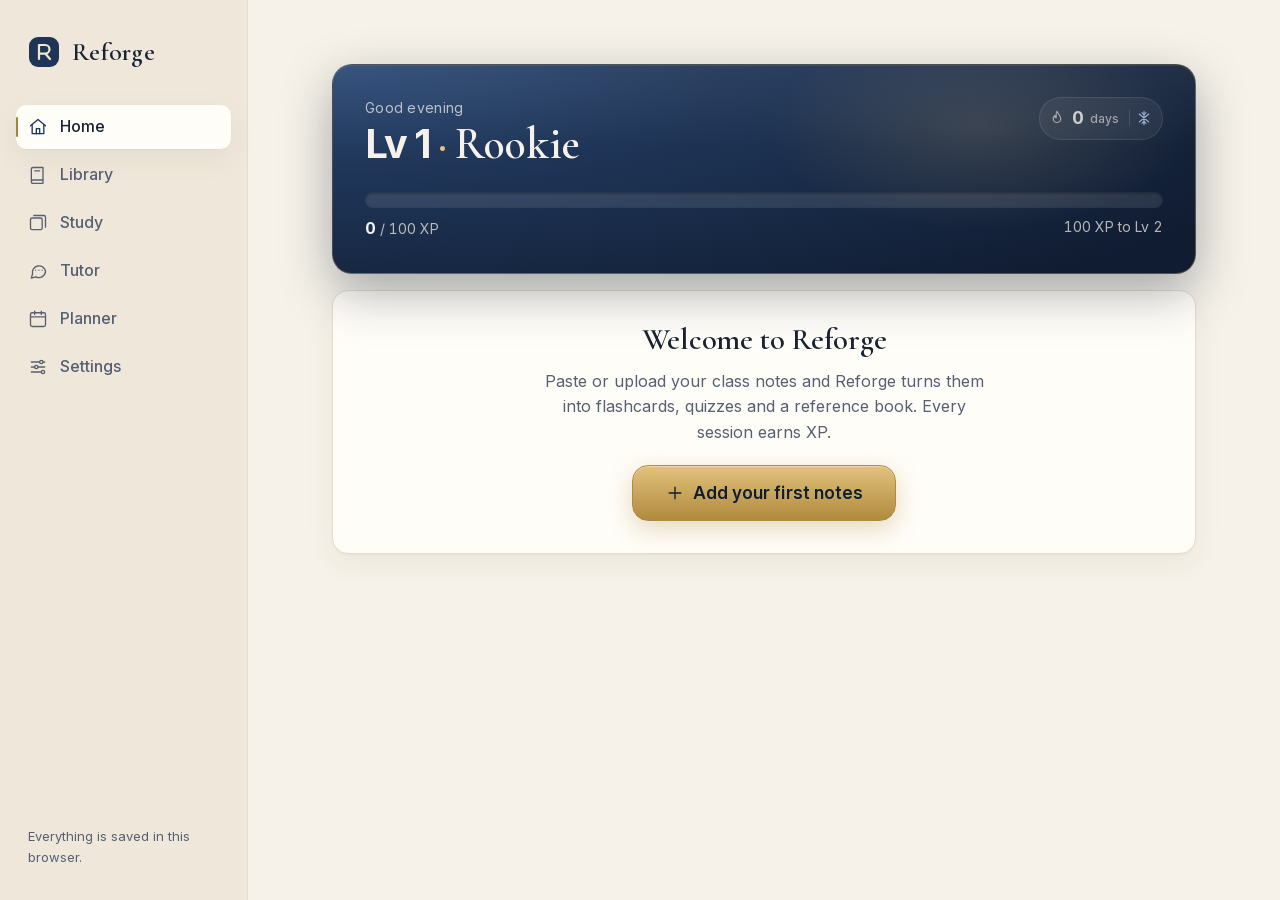
==== commit 09636242: "Switch AI to Groq; remove Gemini completely - ai.js is the single Groq client (OpenAI-compatible cha" ====
--- a/src/index.html
+++ b/src/index.html
@@ -27,9 +27,7 @@
   <meta name="apple-mobile-web-app-capable" content="yes">
   <meta name="apple-mobile-web-app-status-bar-style" content="default">
   <meta name="apple-mobile-web-app-title" content="Reforge">
-  <link rel="preconnect" href="https://fonts.googleapis.com">
-  <link rel="preconnect" href="https://fonts.gstatic.com" crossorigin>
-  <link rel="stylesheet" href="https://fonts.googleapis.com/css2?family=Cormorant+Garamond:wght@500;600&family=Inter:wght@400;500;600&display=swap">
+  <link rel="preload" href="fonts/inter-latin.woff2" as="font" type="font/woff2" crossorigin>
   <link rel="stylesheet" href="styles.css">
   <link rel="stylesheet" href="motion.css">
 </head>
@@ -68,7 +66,6 @@
   <script src="motion.js"></script>
   <script src="core.js"></script>
   <script src="db.js"></script>
-  <script src="gemini.js"></script>
   <script src="srs.js"></script>
   <script src="rewards.js"></script>
   <script src="ai.js"></script>
--- a/src/styles.css
+++ b/src/styles.css
@@ -2,6 +2,10 @@
    Light, luxurious and easy on the eyes for long sessions:
    warm ivory paper, ink-navy text, deep navy actions, antique gold highlights.
    Every colour, size and radius comes from the variables below. */
+
+/* Fonts: self-hosted (Latin), so they load fast and work offline */
+@font-face { font-family: "Inter"; font-style: normal; font-weight: 400 700; font-display: swap; src: url("fonts/inter-latin.woff2") format("woff2"); }
+@font-face { font-family: "Cormorant Garamond"; font-style: normal; font-weight: 500 600; font-display: swap; src: url("fonts/cormorant-garamond-latin.woff2") format("woff2"); }
 
 :root {
   /* Lookbook variables */
